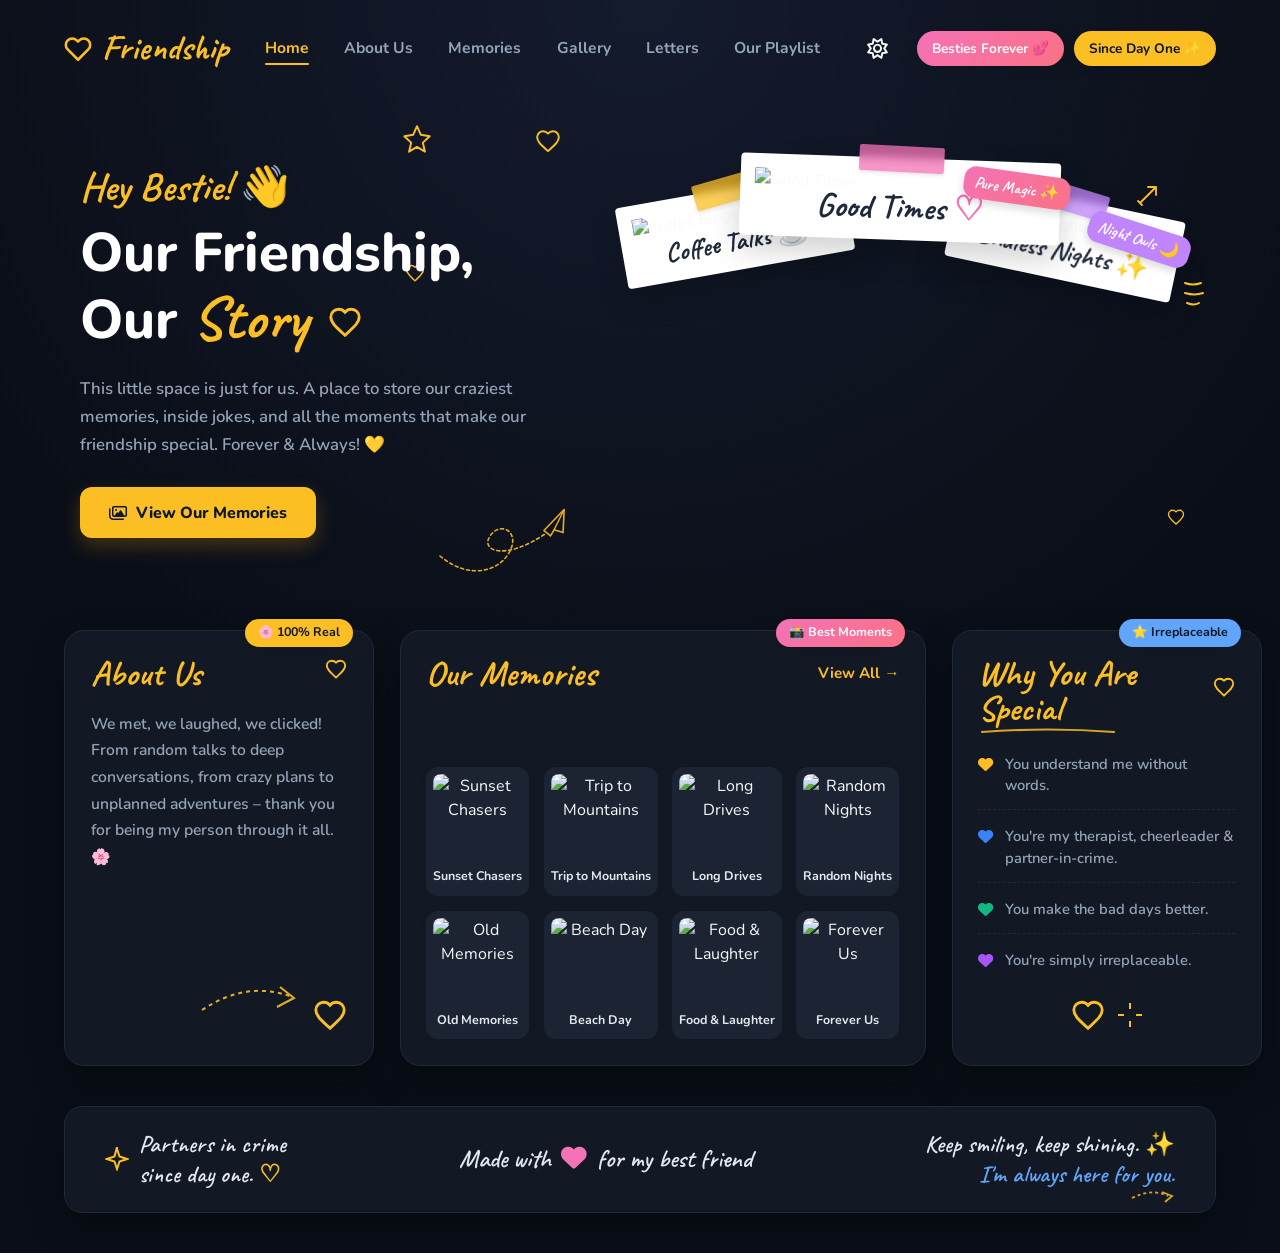
==== index.html @ 0c7a58cd "i made all frountend" ====
<!DOCTYPE html>
<html lang="en" data-theme="dark">
<head>
    <meta charset="UTF-8">
    <meta name="viewport" content="width=device-width, initial-scale=1.0">
    <title>Our Friendship, Our Story</title>
    <meta name="description" content="A special personal space to celebrate friendship, memories, photos, and unforgettable moments.">
    <!-- Google Fonts -->
    <link rel="preconnect" href="https://fonts.googleapis.com">
    <link rel="preconnect" href="https://fonts.gstatic.com" crossorigin>
    <link href="https://fonts.googleapis.com/css2?family=Caveat:wght@500;600;700&family=Nunito:wght@400;600;700;800&display=swap" rel="stylesheet">
    <!-- FontAwesome -->
    <link rel="stylesheet" href="https://cdnjs.cloudflare.com/ajax/libs/font-awesome/6.4.0/css/all.min.css">
    <link rel="stylesheet" href="style.css">
</head>
<body>

    <!-- Navigation Bar -->
    <nav class="navbar">
        <div class="logo">
            <svg class="logo-heart-svg" viewBox="0 0 24 24" width="28" height="28" fill="none" stroke="currentColor" stroke-width="2.2" stroke-linecap="round" stroke-linejoin="round">
                <path d="M20.84 4.61a5.5 5.5 0 0 0-7.78 0L12 5.67l-1.06-1.06a5.5 5.5 0 0 0-7.78 7.78l1.06 1.06L12 21.23l7.78-7.78 1.06-1.06a5.5 5.5 0 0 0 0-7.78z"></path>
            </svg>
            <span class="logo-text">Friendship</span>
        </div>
        <ul class="nav-links">
            <li><a href="index.html" class="active">Home</a></li>
            <li><a href="#about">About Us</a></li>
            <li><a href="memories.html">Memories</a></li>
            <li><a href="#gallery">Gallery</a></li>
            <li><a href="#letters">Letters</a></li>
            <li><a href="#playlist">Our Playlist</a></li>
        </ul>
        <div class="nav-actions">
            <button id="theme-toggle" class="icon-btn" aria-label="Toggle Theme">
                <i class="fa-regular fa-sun sun-icon"></i>
                <i class="fa-regular fa-moon moon-icon"></i>
            </button>

            <!-- Cute Stubs / Sticker Badges -->
            <div class="cute-stubs-wrapper">
                <span class="cute-stub stub-pink">Besties Forever 💕</span>
                <span class="cute-stub stub-yellow">Since Day One ✨</span>
            </div>
        </div>
    </nav>

    <!-- Hero Section -->
    <header class="hero" id="home">
        <!-- SVG Doodles in Hero -->
        <div class="doodle doodle-star-top">
            <svg width="34" height="34" viewBox="0 0 32 32" fill="none" stroke="currentColor" stroke-width="1.8" stroke-linecap="round" stroke-linejoin="round">
                <path d="M16 3 L19.5 11 L28 12.5 L21.5 18.5 L23.5 27 L16 22.5 L8.5 27 L10.5 18.5 L4 12.5 L12.5 11 Z"/>
            </svg>
        </div>

        <div class="doodle doodle-heart-top">
            <svg width="26" height="26" viewBox="0 0 24 24" fill="none" stroke="currentColor" stroke-width="1.8" stroke-linecap="round" stroke-linejoin="round">
                <path d="M12 21.35l-1.45-1.32C5.4 15.36 2 12.28 2 8.5 2 5.42 4.42 3 7.5 3c1.74 0 3.41.81 4.5 2.09C13.09 3.81 14.76 3 16.5 3 19.58 3 22 5.42 22 8.5c0 3.78-3.4 6.86-8.55 11.54L12 21.35z"/>
            </svg>
        </div>

        <div class="doodle doodle-heart-mid">
            <svg width="20" height="20" viewBox="0 0 24 24" fill="none" stroke="currentColor" stroke-width="1.8" stroke-linecap="round" stroke-linejoin="round">
                <path d="M12 21.35l-1.45-1.32C5.4 15.36 2 12.28 2 8.5 2 5.42 4.42 3 7.5 3c1.74 0 3.41.81 4.5 2.09C13.09 3.81 14.76 3 16.5 3 19.58 3 22 5.42 22 8.5c0 3.78-3.4 6.86-8.55 11.54L12 21.35z"/>
            </svg>
        </div>

        <div class="hero-content">
            <h3 class="greeting">Hey Bestie! 👋</h3>
            <h1 class="main-title">
                Our Friendship,<br>
                Our <span class="highlight">Story</span>
                <span class="title-heart">
                    <svg width="34" height="34" viewBox="0 0 24 24" fill="none" stroke="currentColor" stroke-width="2">
                        <path d="M12 21.35l-1.45-1.32C5.4 15.36 2 12.28 2 8.5 2 5.42 4.42 3 7.5 3c1.74 0 3.41.81 4.5 2.09C13.09 3.81 14.76 3 16.5 3 19.58 3 22 5.42 22 8.5c0 3.78-3.4 6.86-8.55 11.54L12 21.35z"/>
                    </svg>
                </span>
            </h1>
            <p class="hero-desc">
                This little space is just for us. A place to store our craziest memories, inside jokes, and all the moments that make our friendship special. Forever & Always! 💛
            </p>
            <a href="memories.html" class="primary-btn" id="view-memories-btn">
                <i class="fa-regular fa-images"></i> View Our Memories
            </a>

            <!-- Paper Airplane (Telegram) Doodle with Loopy Path -->
            <div class="doodle doodle-paper-plane">
                <svg width="150" height="70" viewBox="0 0 150 70" fill="none" stroke="currentColor">
                    <path d="M 10 50 C 40 75 70 65 80 45 C 90 25 70 15 60 30 C 50 45 75 55 115 28" stroke-width="1.6" stroke-dasharray="3,3" fill="none" stroke-linecap="round"/>
                    <g transform="translate(110, 10) rotate(-15)">
                        <path d="M 0 15 L 25 0 L 18 22 L 10 17 L 5 22 Z" fill="none" stroke-width="1.6" stroke-linejoin="round"/>
                        <path d="M 25 0 L 10 17" fill="none" stroke-width="1.4"/>
                    </g>
                </svg>
            </div>
        </div>

        <!-- Hero Polaroids Stack -->
        <div class="hero-polaroids">
            <!-- Polaroid 1 -->
            <div class="polaroid p1" data-caption="Coffee Talks ☕" data-img="https://images.unsplash.com/photo-1514432324607-a09d9b4aefdd?auto=format&fit=crop&q=80&w=600">
                <div class="tape tape-yellow"></div>
                <span class="polaroid-stub-sticker stub-blue">Coffee Vibes ☕</span>
                <div class="img-container">
                    <img src="https://images.unsplash.com/photo-1514432324607-a09d9b4aefdd?auto=format&fit=crop&q=80&w=500" alt="Coffee Mugs">
                </div>
                <p class="polaroid-caption">Coffee Talks ☕</p>
            </div>

            <!-- Polaroid 2 (Main Center) -->
            <div class="polaroid p2 main-polaroid" data-caption="Good Times ♡" data-img="https://images.unsplash.com/photo-1529156069898-49953eb1b5ae?auto=format&fit=crop&q=80&w=800">
                <div class="tape tape-pink"></div>
                <span class="polaroid-stub-sticker stub-pink">Pure Magic ✨</span>
                <div class="img-container">
                    <img src="https://images.unsplash.com/photo-1529156069898-49953eb1b5ae?auto=format&fit=crop&q=80&w=600" alt="Good Times">
                </div>
                <p class="polaroid-caption lg-caption">Good Times <span class="caption-heart">♡</span></p>
            </div>

            <!-- Polaroid 3 -->
            <div class="polaroid p3" data-caption="Endless Nights ✨" data-img="https://images.unsplash.com/photo-1478147427282-58a87a120781?auto=format&fit=crop&q=80&w=600">
                <div class="tape tape-purple"></div>
                <span class="polaroid-stub-sticker stub-purple">Night Owls 🌙</span>
                <div class="img-container">
                    <img src="https://images.unsplash.com/photo-1478147427282-58a87a120781?auto=format&fit=crop&q=80&w=500" alt="Endless Nights">
                </div>
                <p class="polaroid-caption">Endless Nights ✨</p>
            </div>

            <!-- Top Right Arrow Doodle -->
            <div class="doodle doodle-arrow-topright">
                <svg width="24" height="24" viewBox="0 0 24 24" fill="none" stroke="currentColor" stroke-width="1.8" stroke-linecap="round" stroke-linejoin="round">
                    <path d="M 4 20 L 20 4 M 20 4 H 12 M 20 4 V 12 M 2 18 L 6 22"/>
                </svg>
            </div>

            <!-- Shine Lines Doodle Right of Polaroid 3 -->
            <div class="doodle doodle-shine-lines">
                <svg width="24" height="30" viewBox="0 0 24 30" fill="none" stroke="currentColor" stroke-width="2" stroke-linecap="round">
                    <path d="M 4 5 Q 12 8 20 5 M 4 15 Q 14 18 22 15 M 6 25 Q 13 28 18 25"/>
                </svg>
            </div>

            <!-- Heart Doodle Bottom Right below Polaroid 3 -->
            <div class="doodle doodle-heart-bottomright">
                <svg width="18" height="18" viewBox="0 0 24 24" fill="none" stroke="currentColor" stroke-width="1.8">
                    <path d="M12 21.35l-1.45-1.32C5.4 15.36 2 12.28 2 8.5 2 5.42 4.42 3 7.5 3c1.74 0 3.41.81 4.5 2.09C13.09 3.81 14.76 3 16.5 3 19.58 3 22 5.42 22 8.5c0 3.78-3.4 6.86-8.55 11.54L12 21.35z"/>
                </svg>
            </div>
        </div>
    </header>

    <!-- Main Content 3-Column Grid -->
    <main class="content-grid">
        <!-- Column 1: About Us Card -->
        <section class="card about-card" id="about">
            <span class="card-stub-badge stub-yellow">🌸 100% Real</span>
            <div class="card-header">
                <h2 class="section-title text-accent-about">About Us</h2>
                <span class="header-heart-icon text-accent-about">
                    <svg width="22" height="22" viewBox="0 0 24 24" fill="none" stroke="currentColor" stroke-width="2">
                        <path d="M12 21.35l-1.45-1.32C5.4 15.36 2 12.28 2 8.5 2 5.42 4.42 3 7.5 3c1.74 0 3.41.81 4.5 2.09C13.09 3.81 14.76 3 16.5 3 19.58 3 22 5.42 22 8.5c0 3.78-3.4 6.86-8.55 11.54L12 21.35z"/>
                    </svg>
                </span>
            </div>
            <p class="about-text">
                We met, we laughed, we clicked! From random talks to deep conversations, from crazy plans to unplanned adventures – thank you for being my person through it all. <span class="about-emoji">🌸</span>
            </p>
            <div class="about-doodle-container">
                <svg class="about-swoosh" width="110" height="50" viewBox="0 0 110 50" fill="none">
                    <path d="M 10 38 Q 55 8 100 25" stroke="currentColor" stroke-width="2" stroke-dasharray="4,4"/>
                    <path d="M 88 15 L 102 26 L 85 35" stroke="currentColor" stroke-width="2" fill="none"/>
                </svg>
                <span class="about-large-heart text-accent-about">
                    <svg width="34" height="34" viewBox="0 0 24 24" fill="none" stroke="currentColor" stroke-width="2">
                        <path d="M12 21.35l-1.45-1.32C5.4 15.36 2 12.28 2 8.5 2 5.42 4.42 3 7.5 3c1.74 0 3.41.81 4.5 2.09C13.09 3.81 14.76 3 16.5 3 19.58 3 22 5.42 22 8.5c0 3.78-3.4 6.86-8.55 11.54L12 21.35z"/>
                    </svg>
                </span>
            </div>
        </section>

        <!-- Column 2: Our Memories Card -->
        <section class="card memories-card" id="memories">
            <span class="card-stub-badge stub-pink">📸 Best Moments</span>
            <div class="card-header">
                <h2 class="section-title text-accent-memories">Our Memories</h2>
                <a href="memories.html" class="view-all text-accent-memories" id="open-gallery-modal">View All &rarr;</a>
            </div>
            <div class="gallery-grid">
                <div class="gallery-item" data-title="Sunset Chasers" data-img="https://images.unsplash.com/photo-1506869640319-ce1a44fbc757?auto=format&fit=crop&q=80&w=800">
                    <div class="gallery-img-box">
                        <img src="https://images.unsplash.com/photo-1506869640319-ce1a44fbc757?auto=format&fit=crop&q=80&w=300" alt="Sunset Chasers">
                    </div>
                    <span class="gallery-label">Sunset Chasers</span>
                </div>
                <div class="gallery-item" data-title="Trip to Mountains" data-img="https://images.unsplash.com/photo-1464822759023-fed622ff2c3b?auto=format&fit=crop&q=80&w=800">
                    <div class="gallery-img-box">
                        <img src="https://images.unsplash.com/photo-1464822759023-fed622ff2c3b?auto=format&fit=crop&q=80&w=300" alt="Trip to Mountains">
                    </div>
                    <span class="gallery-label">Trip to Mountains</span>
                </div>
                <div class="gallery-item" data-title="Long Drives" data-img="https://images.unsplash.com/photo-1469854523086-cc02fe5d8800?auto=format&fit=crop&q=80&w=800">
                    <div class="gallery-img-box">
                        <img src="https://images.unsplash.com/photo-1469854523086-cc02fe5d8800?auto=format&fit=crop&q=80&w=300" alt="Long Drives">
                    </div>
                    <span class="gallery-label">Long Drives</span>
                </div>
                <div class="gallery-item" data-title="Random Nights" data-img="https://images.unsplash.com/photo-1517457373958-b7bdd4587205?auto=format&fit=crop&q=80&w=800">
                    <div class="gallery-img-box">
                        <img src="https://images.unsplash.com/photo-1517457373958-b7bdd4587205?auto=format&fit=crop&q=80&w=300" alt="Random Nights">
                    </div>
                    <span class="gallery-label">Random Nights</span>
                </div>
                <div class="gallery-item" data-title="Old Memories" data-img="https://images.unsplash.com/photo-1520182205149-1e5e4e7329b4?auto=format&fit=crop&q=80&w=800">
                    <div class="gallery-img-box">
                        <img src="https://images.unsplash.com/photo-1520182205149-1e5e4e7329b4?auto=format&fit=crop&q=80&w=300" alt="Old Memories">
                    </div>
                    <span class="gallery-label">Old Memories</span>
                </div>
                <div class="gallery-item" data-title="Beach Day" data-img="https://images.unsplash.com/photo-1507525428034-b723cf961d3e?auto=format&fit=crop&q=80&w=800">
                    <div class="gallery-img-box">
                        <img src="https://images.unsplash.com/photo-1507525428034-b723cf961d3e?auto=format&fit=crop&q=80&w=300" alt="Beach Day">
                    </div>
                    <span class="gallery-label">Beach Day</span>
                </div>
                <div class="gallery-item" data-title="Food & Laughter" data-img="https://images.unsplash.com/photo-1555939594-58d7cb561ad1?auto=format&fit=crop&q=80&w=800">
                    <div class="gallery-img-box">
                        <img src="https://images.unsplash.com/photo-1555939594-58d7cb561ad1?auto=format&fit=crop&q=80&w=300" alt="Food & Laughter">
                    </div>
                    <span class="gallery-label">Food & Laughter</span>
                </div>
                <div class="gallery-item" data-title="Forever Us" data-img="https://images.unsplash.com/photo-1518199266791-5375a83190b7?auto=format&fit=crop&q=80&w=800">
                    <div class="gallery-img-box">
                        <img src="https://images.unsplash.com/photo-1518199266791-5375a83190b7?auto=format&fit=crop&q=80&w=300" alt="Forever Us">
                    </div>
                    <span class="gallery-label">Forever Us</span>
                </div>
            </div>
        </section>

        <!-- Column 3: Why You Are Special Card -->
        <section class="card special-card">
            <span class="card-stub-badge stub-blue">⭐ Irreplaceable</span>
            <div class="card-header">
                <div class="title-wrapper">
                    <h2 class="section-title text-accent-special">Why You Are Special</h2>
                    <svg class="title-underline-doodle text-accent-special" width="140" height="10" viewBox="0 0 140 10" fill="none">
                        <path d="M 4 7 Q 70 2 136 7" stroke="currentColor" stroke-width="2.2" stroke-linecap="round"/>
                    </svg>
                </div>
                <span class="header-heart-icon text-accent-special">
                    <svg width="22" height="22" viewBox="0 0 24 24" fill="none" stroke="currentColor" stroke-width="2">
                        <path d="M12 21.35l-1.45-1.32C5.4 15.36 2 12.28 2 8.5 2 5.42 4.42 3 7.5 3c1.74 0 3.41.81 4.5 2.09C13.09 3.81 14.76 3 16.5 3 19.58 3 22 5.42 22 8.5c0 3.78-3.4 6.86-8.55 11.54L12 21.35z"/>
                    </svg>
                </span>
            </div>

            <ul class="special-list">
                <li>
                    <i class="fa-solid fa-heart bullet bullet-yellow"></i>
                    <span>You understand me without words.</span>
                </li>
                <li>
                    <i class="fa-solid fa-heart bullet bullet-blue"></i>
                    <span>You're my therapist, cheerleader & partner-in-crime.</span>
                </li>
                <li>
                    <i class="fa-solid fa-heart bullet bullet-green"></i>
                    <span>You make the bad days better.</span>
                </li>
                <li>
                    <i class="fa-solid fa-heart bullet bullet-purple"></i>
                    <span>You're simply irreplaceable.</span>
                </li>
            </ul>

            <div class="special-doodle-container">
                <span class="special-large-heart text-accent-special">
                    <svg width="34" height="34" viewBox="0 0 24 24" fill="none" stroke="currentColor" stroke-width="2">
                        <path d="M12 21.35l-1.45-1.32C5.4 15.36 2 12.28 2 8.5 2 5.42 4.42 3 7.5 3c1.74 0 3.41.81 4.5 2.09C13.09 3.81 14.76 3 16.5 3 19.58 3 22 5.42 22 8.5c0 3.78-3.4 6.86-8.55 11.54L12 21.35z"/>
                    </svg>
                </span>
                <div class="sparkle-lines text-accent-special">
                    <svg width="24" height="24" viewBox="0 0 24 24" fill="none" stroke="currentColor" stroke-width="2">
                        <path d="M12 0v6M12 18v6M0 12h6M18 12h6"/>
                    </svg>
                </div>
            </div>
        </section>
    </main>

    <!-- Footer Bar -->
    <footer class="footer">
        <div class="footer-left">
            <svg class="footer-star-icon" width="24" height="24" viewBox="0 0 24 24" fill="none" stroke="currentColor" stroke-width="2">
                <path d="M12 2L14.5 9.5L22 12L14.5 14.5L12 22L9.5 14.5L2 12L9.5 9.5L12 0Z"/>
            </svg>
            <span>Partners in crime<br>since day one. <span class="footer-heart-outline">♡</span></span>
        </div>

        <div class="footer-center">
            <span>Made with <i class="fa-solid fa-heart footer-pink-heart"></i> for my best friend</span>
        </div>

        <div class="footer-right">
            <span>Keep smiling, keep shining. ✨<br><em class="footer-subtext">I'm always here for you.</em></span>
            <svg class="footer-arrow-doodle" width="45" height="18" viewBox="0 0 45 18" fill="none" stroke="currentColor">
                <path d="M 2 12 Q 22 2 38 10" stroke-width="1.8" stroke-dasharray="3,3"/>
                <path d="M 32 6 L 42 10 L 35 16" stroke-width="1.8" fill="none"/>
            </svg>
        </div>
    </footer>

    <!-- Gallery Lightbox Modal with Slideshow Controls -->
    <div id="gallery-modal" class="modal-overlay">
        <div class="modal-card gallery-modal-card">
            <button class="close-modal-btn" id="close-gallery-btn" aria-label="Close">&times;</button>
            <h3 id="gallery-modal-title" class="gallery-modal-title">Memory Preview</h3>
            <div class="gallery-modal-img-container">
                <button class="gallery-nav-btn prev-btn" id="prev-memory-btn" aria-label="Previous Memory">&#10094;</button>
                <img id="gallery-modal-img" src="" alt="Memory preview">
                <button class="gallery-nav-btn next-btn" id="next-memory-btn" aria-label="Next Memory">&#10095;</button>
            </div>
            <div class="gallery-modal-footer">
                <span id="gallery-counter" class="gallery-counter">1 of 8</span>
            </div>
        </div>
    </div>

    <script src="script.js"></script>
</body>
</html>
---- style.css ----
/* ==========================================================================
   Friendship Website - Exact Design System & Theme Engine
   ========================================================================== */

/* ---- CSS Variables & Design Tokens ---- */
:root {
    /* Fonts */
    --font-handwriting: 'Caveat', cursive;
    --font-sans: 'Nunito', -apple-system, BlinkMacSystemFont, 'Segoe UI', Roboto, sans-serif;

    /* Base Animations */
    --transition-fast: 0.2s cubic-bezier(0.4, 0, 0.2, 1);
    --transition-normal: 0.35s cubic-bezier(0.4, 0, 0.2, 1);
}

/* --------------------------------------------------------------------------
   DARK THEME (Image 1) - Default Theme
   -------------------------------------------------------------------------- */
[data-theme="dark"] {
    --bg-page: #0a0e17;
    --bg-page-gradient: radial-gradient(circle at 50% 0%, #141b2d 0%, #0a0e17 70%);
    
    --color-text-main: #f8fafc;
    --color-text-sub: #94a3b8;
    --color-text-muted: #64748b;

    --nav-bg: transparent;
    --logo-color: #fbbf24;
    --logo-heart: #fbbf24;
    --nav-link: #94a3b8;
    --nav-link-active: #fbbf24;

    --btn-primary-bg: #fbbf24;
    --btn-primary-text: #0f172a;
    --btn-primary-hover: #f59e0b;

    --hero-title: #ffffff;
    --hero-highlight: #fbbf24;
    --hero-greeting: #fbbf24;

    /* Cards in Dark Mode */
    --card-bg: #131924;
    --card-border: #1e293b;
    --card-shadow: 0 16px 36px rgba(0, 0, 0, 0.35);

    /* Section Header Accents */
    --accent-about: #fbbf24;
    --accent-memories: #fbbf24;
    --accent-special: #fbbf24;

    --about-card-bg: #131924;
    --about-card-border: #1e293b;

    --memories-card-bg: #131924;
    --memories-card-border: #1e293b;
    --gallery-item-bg: #1c2433;
    --gallery-item-text: #e2e8f0;

    --special-card-bg: #131924;
    --special-card-border: #1e293b;
    --special-divider: #1e293b;

    /* Footer */
    --footer-bg: #131924;
    --footer-border: #1e293b;
    --footer-text: #e2e8f0;
    --footer-star: #fbbf24;
    --footer-pink: #f472b6;

    --doodle-color: #fbbf24;
}

/* --------------------------------------------------------------------------
   LIGHT THEME (Image 2) - Pastel Theme
   -------------------------------------------------------------------------- */
[data-theme="light"] {
    --bg-page: #fffdfa;
    --bg-page-gradient: linear-gradient(135deg, #fff9e6 0%, #fff0f5 45%, #ffeef4 70%, #eef7ff 100%);
    
    --color-text-main: #1e293b;
    --color-text-sub: #475569;
    --color-text-muted: #64748b;

    --nav-bg: transparent;
    --logo-color: #e05688;
    --logo-heart: #ec4899;
    --nav-link: #475569;
    --nav-link-active: #f59e0b;

    --btn-primary-bg: #f59e0b;
    --btn-primary-text: #0f172a;
    --btn-primary-hover: #d97706;

    --hero-title: #1e293b;
    --hero-highlight: #f472b6;
    --hero-greeting: #c084fc;

    /* Cards in Light Mode */
    --card-shadow: 0 12px 30px rgba(0, 0, 0, 0.04);

    /* Section Accents & Card BGs */
    --accent-about: #d97706;
    --about-card-bg: #fffdf0;
    --about-card-border: #fef08a;

    --accent-memories: #ec4899;
    --memories-card-bg: #fff0f5;
    --memories-card-border: #fbcfe8;
    --gallery-item-bg: #ffffff;
    --gallery-item-text: #334155;

    --accent-special: #3b82f6;
    --special-card-bg: #f0f7ff;
    --special-card-border: #bfdbfe;
    --special-divider: #dbeafe;

    /* Footer */
    --footer-bg: rgba(255, 255, 255, 0.75);
    --footer-border: rgba(255, 255, 255, 0.9);
    --footer-text: #334155;
    --footer-star: #f59e0b;
    --footer-pink: #ec4899;

    --doodle-color: #f59e0b;
}

/* ---- Base Styles & Reset ---- */
* {
    margin: 0;
    padding: 0;
    box-sizing: border-box;
}

html {
    scroll-behavior: smooth;
}

body {
    font-family: var(--font-sans);
    background-color: var(--bg-page);
    background-image: var(--bg-page-gradient);
    background-attachment: fixed;
    color: var(--color-text-main);
    min-height: 100vh;
    transition: background 0.4s ease, color 0.4s ease;
    overflow-x: hidden;
    line-height: 1.5;
}

a {
    text-decoration: none;
    color: inherit;
}

ul {
    list-style: none;
}

button {
    cursor: pointer;
    font-family: inherit;
    border: none;
    outline: none;
}

/* ---- Navigation Bar ---- */
.navbar {
    display: flex;
    justify-content: space-between;
    align-items: center;
    padding: 1.4rem 4rem;
    position: relative;
    z-index: 50;
}

.logo {
    display: flex;
    align-items: center;
    gap: 0.6rem;
    font-family: var(--font-handwriting);
    font-size: 2.2rem;
    font-weight: 700;
    color: var(--logo-color);
    transition: color var(--transition-normal);
}

.logo-heart-svg {
    color: var(--logo-heart);
    transition: transform var(--transition-fast);
}

.logo:hover .logo-heart-svg {
    transform: scale(1.15) rotate(-5deg);
}

.nav-links {
    display: flex;
    align-items: center;
    gap: 2.2rem;
    font-weight: 700;
    font-size: 0.98rem;
}

.nav-links a {
    color: var(--nav-link);
    transition: color var(--transition-fast);
    position: relative;
    padding-bottom: 4px;
}

.nav-links a:hover {
    color: var(--nav-link-active);
}

.nav-links a.active {
    color: var(--nav-link-active);
}

.nav-links a.active::after {
    content: '';
    position: absolute;
    bottom: -2px;
    left: 0;
    width: 100%;
    height: 2.5px;
    background-color: var(--nav-link-active);
    border-radius: 4px;
}

.nav-actions {
    display: flex;
    align-items: center;
    gap: 1.2rem;
}

.icon-btn {
    background: transparent;
    color: var(--color-text-main);
    font-size: 1.3rem;
    width: 40px;
    height: 40px;
    border-radius: 50%;
    display: flex;
    align-items: center;
    justify-content: center;
    transition: background var(--transition-fast), transform var(--transition-fast);
}

.icon-btn:hover {
    background: rgba(255, 255, 255, 0.1);
    transform: scale(1.08);
}

[data-theme="dark"] .sun-icon { display: block; }
[data-theme="dark"] .moon-icon { display: none; }
[data-theme="light"] .sun-icon { display: none; }
[data-theme="light"] .moon-icon { display: block; }

/* ---- Cute Stubs / Sticker Badges ---- */
.cute-stubs-wrapper {
    display: flex;
    align-items: center;
    gap: 0.6rem;
}

.cute-stub {
    padding: 0.45rem 0.95rem;
    border-radius: 20px;
    font-size: 0.85rem;
    font-weight: 700;
    display: inline-flex;
    align-items: center;
    gap: 0.3rem;
    box-shadow: 0 4px 10px rgba(0, 0, 0, 0.08);
    transition: transform var(--transition-fast), box-shadow var(--transition-fast);
    cursor: default;
    user-select: none;
}

.cute-stub:hover {
    transform: translateY(-2px) scale(1.04);
}

.stub-pink {
    background: linear-gradient(135deg, #f472b6 0%, #fb7185 100%);
    color: #ffffff;
}

.stub-yellow {
    background: #fbbf24;
    color: #0f172a;
}

.stub-blue {
    background: #60a5fa;
    color: #0f172a;
}

.stub-purple {
    background: #c084fc;
    color: #ffffff;
}

.polaroid-stub-sticker {
    position: absolute;
    top: 10px;
    right: -10px;
    padding: 0.25rem 0.65rem;
    border-radius: 12px;
    font-family: var(--font-handwriting);
    font-size: 1rem;
    font-weight: 700;
    box-shadow: 0 4px 8px rgba(0,0,0,0.15);
    z-index: 12;
    transform: rotate(6deg);
}

.card-stub-badge {
    position: absolute;
    top: -12px;
    right: 20px;
    padding: 0.3rem 0.8rem;
    border-radius: 14px;
    font-size: 0.78rem;
    font-weight: 700;
    box-shadow: 0 4px 10px rgba(0,0,0,0.1);
    z-index: 5;
}

/* ---- Hero Section ---- */
.hero {
    display: flex;
    justify-content: space-between;
    align-items: center;
    padding: 2.5rem 5rem 4.5rem;
    position: relative;
    min-height: 480px;
}

.hero-content {
    max-width: 480px;
    position: relative;
    z-index: 10;
}

.greeting {
    font-family: var(--font-handwriting);
    font-size: 2.5rem;
    font-weight: 700;
    color: var(--hero-greeting);
    margin-bottom: 0.3rem;
}

.main-title {
    font-size: 3.4rem;
    font-weight: 800;
    line-height: 1.15;
    color: var(--hero-title);
    margin-bottom: 1.2rem;
    position: relative;
}

.highlight {
    font-family: var(--font-handwriting);
    font-size: 3.8rem;
    color: var(--hero-highlight);
    font-weight: 700;
}

.title-heart {
    display: inline-block;
    vertical-align: middle;
    color: var(--hero-highlight);
    margin-left: 0.3rem;
    transform: translateY(-4px);
}

.hero-desc {
    color: var(--color-text-sub);
    font-size: 1.05rem;
    line-height: 1.65;
    margin-bottom: 1.8rem;
    font-weight: 600;
}

.primary-btn {
    background-color: var(--btn-primary-bg);
    color: var(--btn-primary-text);
    padding: 0.85rem 1.8rem;
    border-radius: 12px;
    font-weight: 800;
    font-size: 1rem;
    display: inline-flex;
    align-items: center;
    gap: 0.6rem;
    box-shadow: 0 8px 20px rgba(245, 158, 11, 0.25);
    transition: transform var(--transition-fast), background var(--transition-fast);
}

.primary-btn:hover {
    background-color: var(--btn-primary-hover);
    transform: translateY(-3px);
}

/* Scattered Hero Doodles */
.doodle {
    position: absolute;
    pointer-events: none;
    z-index: 5;
    color: var(--hero-highlight);
}

.doodle-star-top {
    top: 25px;
    left: 400px;
}

.doodle-heart-top {
    top: 30px;
    left: 535px;
}

.doodle-heart-mid {
    top: 165px;
    left: 405px;
}

.doodle-paper-plane {
    position: absolute;
    bottom: -45px;
    right: -20px;
    color: var(--hero-highlight);
    opacity: 0.9;
}

.doodle-arrow-topright {
    top: 45px;
    right: 40px;
}

.doodle-shine-lines {
    top: 140px;
    right: -5px;
}

.doodle-heart-bottomright {
    bottom: 25px;
    right: 15px;
}

/* ---- Polaroids Stack ---- */
.hero-polaroids {
    position: relative;
    width: 600px;
    height: 420px;
    display: flex;
    justify-content: center;
    align-items: center;
}

.polaroid {
    background: #ffffff;
    padding: 14px 14px 44px 14px;
    border-radius: 4px;
    box-shadow: 0 14px 30px rgba(0, 0, 0, 0.18);
    position: absolute;
    display: flex;
    flex-direction: column;
    align-items: center;
    transition: transform 0.35s cubic-bezier(0.34, 1.56, 0.64, 1), z-index 0.1s;
    cursor: pointer;
}

.img-container {
    width: 100%;
    overflow: hidden;
    border-radius: 2px;
}

.polaroid img {
    width: 100%;
    height: 100%;
    object-fit: cover;
    display: block;
    transition: transform 0.4s ease;
}

.polaroid-caption {
    font-family: var(--font-handwriting);
    color: #1e293b;
    font-size: 1.65rem;
    font-weight: 700;
    position: absolute;
    bottom: 8px;
    text-align: center;
    white-space: nowrap;
}

.lg-caption {
    font-size: 2.1rem;
    bottom: 8px;
}

.caption-heart {
    color: #f472b6;
}

/* Polaroid Tapes */
.tape {
    position: absolute;
    top: -12px;
    height: 26px;
    border-radius: 2px;
    backdrop-filter: blur(4px);
    z-index: 10;
    box-shadow: 0 2px 4px rgba(0, 0, 0, 0.1);
}

.tape-yellow {
    background: rgba(251, 191, 36, 0.75);
    width: 70px;
    transform: rotate(-6deg);
}

.tape-pink {
    background: rgba(244, 114, 182, 0.75);
    width: 85px;
    transform: rotate(1deg);
}

.tape-purple {
    background: rgba(192, 132, 252, 0.75);
    width: 70px;
    transform: rotate(5deg);
}

/* Stacking & Positions */
.p1 {
    width: 230px;
    left: 20px;
    top: 50px;
    transform: rotate(-10deg);
    z-index: 2;
}

.p2 {
    width: 320px;
    z-index: 4;
    top: 20px;
    transform: rotate(2deg);
}

.p3 {
    width: 230px;
    right: 20px;
    top: 60px;
    transform: rotate(12deg);
    z-index: 3;
}

.polaroid:hover {
    z-index: 20;
    transform: scale(1.06) rotate(0deg) translateY(-8px);
}

.polaroid:hover img {
    transform: scale(1.04);
}

/* ---- Main Content Grid ---- */
.content-grid {
    display: grid;
    grid-template-columns: 310px 1fr 310px;
    gap: 1.6rem;
    padding: 0 4rem;
    margin-bottom: 2.5rem;
}

.card {
    border-radius: 20px;
    padding: 1.6rem;
    box-shadow: var(--card-shadow);
    position: relative;
    display: flex;
    flex-direction: column;
    justify-content: space-between;
    transition: transform var(--transition-fast), background 0.4s ease, border-color 0.4s ease, box-shadow 0.4s ease;
}

.card-highlight-pulse {
    animation: cardPulse 1.2s ease;
}

.card-header {
    display: flex;
    justify-content: space-between;
    align-items: center;
    margin-bottom: 1.2rem;
}

.section-title {
    font-family: var(--font-handwriting);
    font-size: 2.2rem;
    font-weight: 700;
    line-height: 1;
}

.text-accent-about { color: var(--accent-about); }
.text-accent-memories { color: var(--accent-memories); }
.text-accent-special { color: var(--accent-special); }

.header-heart-icon {
    font-size: 1.3rem;
}

/* Column 1: About Us Card */
.about-card {
    background-color: var(--about-card-bg);
    border: 1.5px solid var(--about-card-border);
}

.about-text {
    color: var(--color-text-sub);
    font-size: 0.98rem;
    line-height: 1.7;
    font-weight: 600;
    margin-bottom: 1.5rem;
}

.about-doodle-container {
    position: relative;
    display: flex;
    justify-content: flex-end;
    align-items: center;
    margin-top: auto;
    padding-top: 1rem;
}

.about-swoosh {
    position: absolute;
    right: 45px;
    top: -10px;
    color: var(--accent-about);
    opacity: 0.9;
}

.about-large-heart {
    position: relative;
    z-index: 2;
}

/* Column 2: Our Memories Card */
.memories-card {
    background-color: var(--memories-card-bg);
    border: 1.5px solid var(--memories-card-border);
}

.view-all {
    font-size: 0.95rem;
    font-weight: 700;
    transition: opacity var(--transition-fast);
}

.view-all:hover {
    opacity: 0.8;
}

.gallery-grid {
    display: grid;
    grid-template-columns: repeat(4, 1fr);
    gap: 0.9rem;
}

.gallery-item {
    background-color: var(--gallery-item-bg);
    padding: 7px 7px 10px 7px;
    border-radius: 12px;
    text-align: center;
    box-shadow: 0 4px 10px rgba(0, 0, 0, 0.05);
    cursor: pointer;
    transition: transform var(--transition-fast), box-shadow var(--transition-fast);
}

.gallery-item:hover {
    transform: translateY(-4px);
    box-shadow: 0 8px 18px rgba(0, 0, 0, 0.12);
}

.gallery-img-box {
    width: 100%;
    height: 85px;
    border-radius: 8px;
    overflow: hidden;
    margin-bottom: 0.5rem;
}

.gallery-img-box img {
    width: 100%;
    height: 100%;
    object-fit: cover;
    display: block;
    transition: transform 0.3s ease;
}

.gallery-item:hover img {
    transform: scale(1.06);
}

.gallery-label {
    font-size: 0.78rem;
    font-weight: 700;
    color: var(--gallery-item-text);
    display: block;
    white-space: nowrap;
    overflow: hidden;
    text-overflow: ellipsis;
}

/* Column 3: Why You Are Special Card */
.special-card {
    background-color: var(--special-card-bg);
    border: 1.5px solid var(--special-card-border);
}

.title-wrapper {
    position: relative;
}

.title-underline-doodle {
    position: absolute;
    bottom: -8px;
    left: 0;
    opacity: 0.85;
}

.special-list {
    display: flex;
    flex-direction: column;
    gap: 1rem;
    margin-top: 0.5rem;
}

.special-list li {
    display: flex;
    align-items: flex-start;
    gap: 0.75rem;
    color: var(--color-text-sub);
    font-size: 0.92rem;
    font-weight: 600;
    line-height: 1.45;
    border-bottom: 1px dashed var(--special-divider);
    padding-bottom: 0.8rem;
}

.special-list li:last-child {
    border-bottom: none;
    padding-bottom: 0;
}

.bullet {
    font-size: 0.95rem;
    margin-top: 3px;
    flex-shrink: 0;
}

.bullet-yellow { color: #fbbf24; }
.bullet-blue { color: #3b82f6; }
.bullet-green { color: #10b981; }
.bullet-purple { color: #a855f7; }

.special-doodle-container {
    display: flex;
    justify-content: center;
    align-items: center;
    gap: 0.8rem;
    margin-top: 1.2rem;
    padding-top: 0.5rem;
}

/* --------------------------------------------------------------------------
   MEMORIES.HTML PAGE STYLES
   -------------------------------------------------------------------------- */
.memories-header {
    text-align: center;
    padding: 3rem 4rem 2rem;
    position: relative;
}

.memories-page-title {
    font-size: 3.5rem;
    font-weight: 800;
    line-height: 1.2;
    margin-bottom: 0.8rem;
}

.memories-page-subtitle {
    font-size: 1.1rem;
    color: var(--color-text-sub);
    max-width: 600px;
    margin: 0 auto 2rem;
    font-weight: 600;
}

.category-filters {
    display: flex;
    justify-content: center;
    flex-wrap: wrap;
    gap: 0.8rem;
    margin-bottom: 1rem;
}

.filter-btn {
    background: var(--memories-card-bg);
    border: 1.5px solid var(--memories-card-border);
    color: var(--color-text-main);
    padding: 0.6rem 1.4rem;
    border-radius: 25px;
    font-weight: 700;
    font-size: 0.92rem;
    transition: transform 0.2s ease, background 0.2s ease, border-color 0.2s ease;
}

.filter-btn:hover, .filter-btn.active {
    background: var(--btn-primary-bg);
    color: var(--btn-primary-text);
    border-color: var(--btn-primary-bg);
    transform: translateY(-2px);
}

.memories-main-section {
    padding: 0 4rem 4rem;
}

.memories-full-grid {
    display: grid;
    grid-template-columns: repeat( auto-fill, minmax(260px, 1fr) );
    gap: 1.6rem;
}

.memory-card-box {
    background-color: var(--memories-card-bg);
    border: 1.5px solid var(--memories-card-border);
    border-radius: 18px;
    overflow: hidden;
    box-shadow: var(--card-shadow);
    display: flex;
    flex-direction: column;
    cursor: pointer;
    transition: transform 0.3s cubic-bezier(0.34, 1.56, 0.64, 1), box-shadow 0.3s ease;
}

.memory-card-box:hover {
    transform: translateY(-6px);
    box-shadow: 0 20px 35px rgba(0, 0, 0, 0.2);
}

.memory-img-wrapper {
    position: relative;
    width: 100%;
    height: 180px;
    overflow: hidden;
}

.memory-img-wrapper img {
    width: 100%;
    height: 100%;
    object-fit: cover;
    transition: transform 0.4s ease;
}

.memory-card-box:hover .memory-img-wrapper img {
    transform: scale(1.08);
}

.memory-badge {
    position: absolute;
    top: 12px;
    right: 12px;
    background: rgba(15, 23, 42, 0.75);
    color: #fbbf24;
    padding: 0.3rem 0.8rem;
    border-radius: 15px;
    font-size: 0.75rem;
    font-weight: 700;
    backdrop-filter: blur(4px);
}

.memory-info {
    padding: 1.2rem;
}

.memory-info h3 {
    font-family: var(--font-handwriting);
    font-size: 1.8rem;
    color: var(--hero-highlight);
    margin-bottom: 0.3rem;
}

.memory-info p {
    font-size: 0.88rem;
    color: var(--color-text-sub);
    line-height: 1.45;
}

/* ---- Footer ---- */
.footer {
    margin: 0 4rem 2.5rem;
    background-color: var(--footer-bg);
    border: 1.5px solid var(--footer-border);
    border-radius: 18px;
    padding: 1.4rem 2.5rem;
    display: flex;
    justify-content: space-between;
    align-items: center;
    font-family: var(--font-handwriting);
    font-size: 1.5rem;
    font-weight: 600;
    color: var(--footer-text);
    box-shadow: var(--card-shadow);
    backdrop-filter: blur(10px);
}

.footer-left {
    display: flex;
    align-items: center;
    gap: 0.6rem;
    line-height: 1.25;
}

.footer-star-icon {
    color: var(--footer-star);
    flex-shrink: 0;
}

.footer-heart-outline {
    color: var(--footer-star);
}

.footer-center {
    font-size: 1.6rem;
}

.footer-pink-heart {
    color: var(--footer-pink);
    margin: 0 4px;
}

.footer-right {
    position: relative;
    text-align: right;
    line-height: 1.25;
}

.footer-subtext {
    font-style: normal;
    color: #3b82f6;
}

[data-theme="dark"] .footer-subtext {
    color: #60a5fa;
}

.footer-arrow-doodle {
    position: absolute;
    bottom: -15px;
    right: 0;
    color: var(--footer-star);
    opacity: 0.85;
}

/* ---- Modals ---- */
.modal-overlay {
    position: fixed;
    top: 0;
    left: 0;
    width: 100vw;
    height: 100vh;
    background: rgba(10, 14, 23, 0.75);
    backdrop-filter: blur(8px);
    z-index: 100;
    display: flex;
    justify-content: center;
    align-items: center;
    opacity: 0;
    pointer-events: none;
    transition: opacity 0.3s ease;
}

.modal-overlay.active {
    opacity: 1;
    pointer-events: auto;
}

.modal-card {
    background: var(--about-card-bg);
    border: 1.5px solid var(--about-card-border);
    color: var(--color-text-main);
    width: 90%;
    max-width: 440px;
    border-radius: 20px;
    padding: 2.2rem;
    position: relative;
    box-shadow: 0 20px 40px rgba(0, 0, 0, 0.4);
    transform: translateY(20px) scale(0.95);
    transition: transform 0.3s cubic-bezier(0.34, 1.56, 0.64, 1);
}

.modal-overlay.active .modal-card {
    transform: translateY(0) scale(1);
}

.close-modal-btn {
    position: absolute;
    top: 15px;
    right: 20px;
    background: transparent;
    color: var(--color-text-sub);
    font-size: 1.8rem;
    line-height: 1;
}

.hidden { display: none; }

/* Gallery Lightbox Modal & Nav Controls */
.gallery-modal-card {
    max-width: 650px;
    padding: 1.6rem;
    text-align: center;
}

.gallery-modal-title {
    font-family: var(--font-handwriting);
    font-size: 2.2rem;
    color: var(--hero-highlight);
    margin-bottom: 1rem;
}

.gallery-modal-img-container {
    position: relative;
    width: 100%;
    max-height: 420px;
    border-radius: 14px;
    overflow: hidden;
    display: flex;
    align-items: center;
    justify-content: center;
    background: rgba(0, 0, 0, 0.15);
}

.gallery-modal-img-container img {
    width: 100%;
    max-height: 420px;
    object-fit: cover;
    border-radius: 14px;
}

.gallery-nav-btn {
    position: absolute;
    top: 50%;
    transform: translateY(-50%);
    background: rgba(15, 23, 42, 0.7);
    color: #ffffff;
    border: none;
    font-size: 1.4rem;
    width: 44px;
    height: 44px;
    border-radius: 50%;
    display: flex;
    align-items: center;
    justify-content: center;
    cursor: pointer;
    backdrop-filter: blur(4px);
    transition: background 0.2s ease, transform 0.2s ease;
    z-index: 10;
}

.gallery-nav-btn:hover {
    background: rgba(251, 191, 36, 0.9);
    color: #0f172a;
    transform: translateY(-50%) scale(1.12);
}

.prev-btn { left: 12px; }
.next-btn { right: 12px; }

.gallery-modal-footer {
    margin-top: 1rem;
    display: flex;
    justify-content: center;
    align-items: center;
}

.gallery-counter {
    font-family: var(--font-handwriting);
    font-size: 1.5rem;
    font-weight: 700;
    color: var(--hero-highlight);
}

/* ---- Responsive Breakpoints ---- */
@media (max-width: 1200px) {
    .content-grid {
        grid-template-columns: 1fr;
    }

    .hero {
        flex-direction: column;
        text-align: center;
        padding: 2rem 2rem 4rem;
    }

    .hero-content {
        margin-bottom: 3.5rem;
    }

    .doodle-paper-plane, .doodle-star-top, .doodle-heart-top, .doodle-heart-mid {
        display: none;
    }

    .hero-polaroids {
        transform: scale(0.85);
    }

    .footer {
        flex-direction: column;
        gap: 1.2rem;
        text-align: center;
        padding: 1.5rem;
    }

    .footer-right {
        text-align: center;
    }

    .footer-arrow-doodle {
        display: none;
    }
}

@media (max-width: 768px) {
    .navbar {
        padding: 1.2rem 1.5rem;
    }

    .nav-links {
        display: none;
    }

    .hero-polaroids {
        transform: scale(0.65);
        width: 100%;
        height: 350px;
    }

    .gallery-grid {
        grid-template-columns: repeat(2, 1fr);
    }

    .content-grid, .memories-main-section, .memories-header, .footer {
        padding-left: 1.5rem;
        padding-right: 1.5rem;
    }

    .cute-stubs-wrapper {
        display: none;
    }
}

@keyframes fadeIn {
    from { opacity: 0; transform: translateY(8px); }
    to { opacity: 1; transform: translateY(0); }
}

@keyframes cardPulse {
    0% { transform: scale(1); box-shadow: 0 0 0 rgba(251, 191, 36, 0.4); }
    50% { transform: scale(1.02); box-shadow: 0 0 25px rgba(251, 191, 36, 0.6); }
    100% { transform: scale(1); box-shadow: var(--card-shadow); }
}
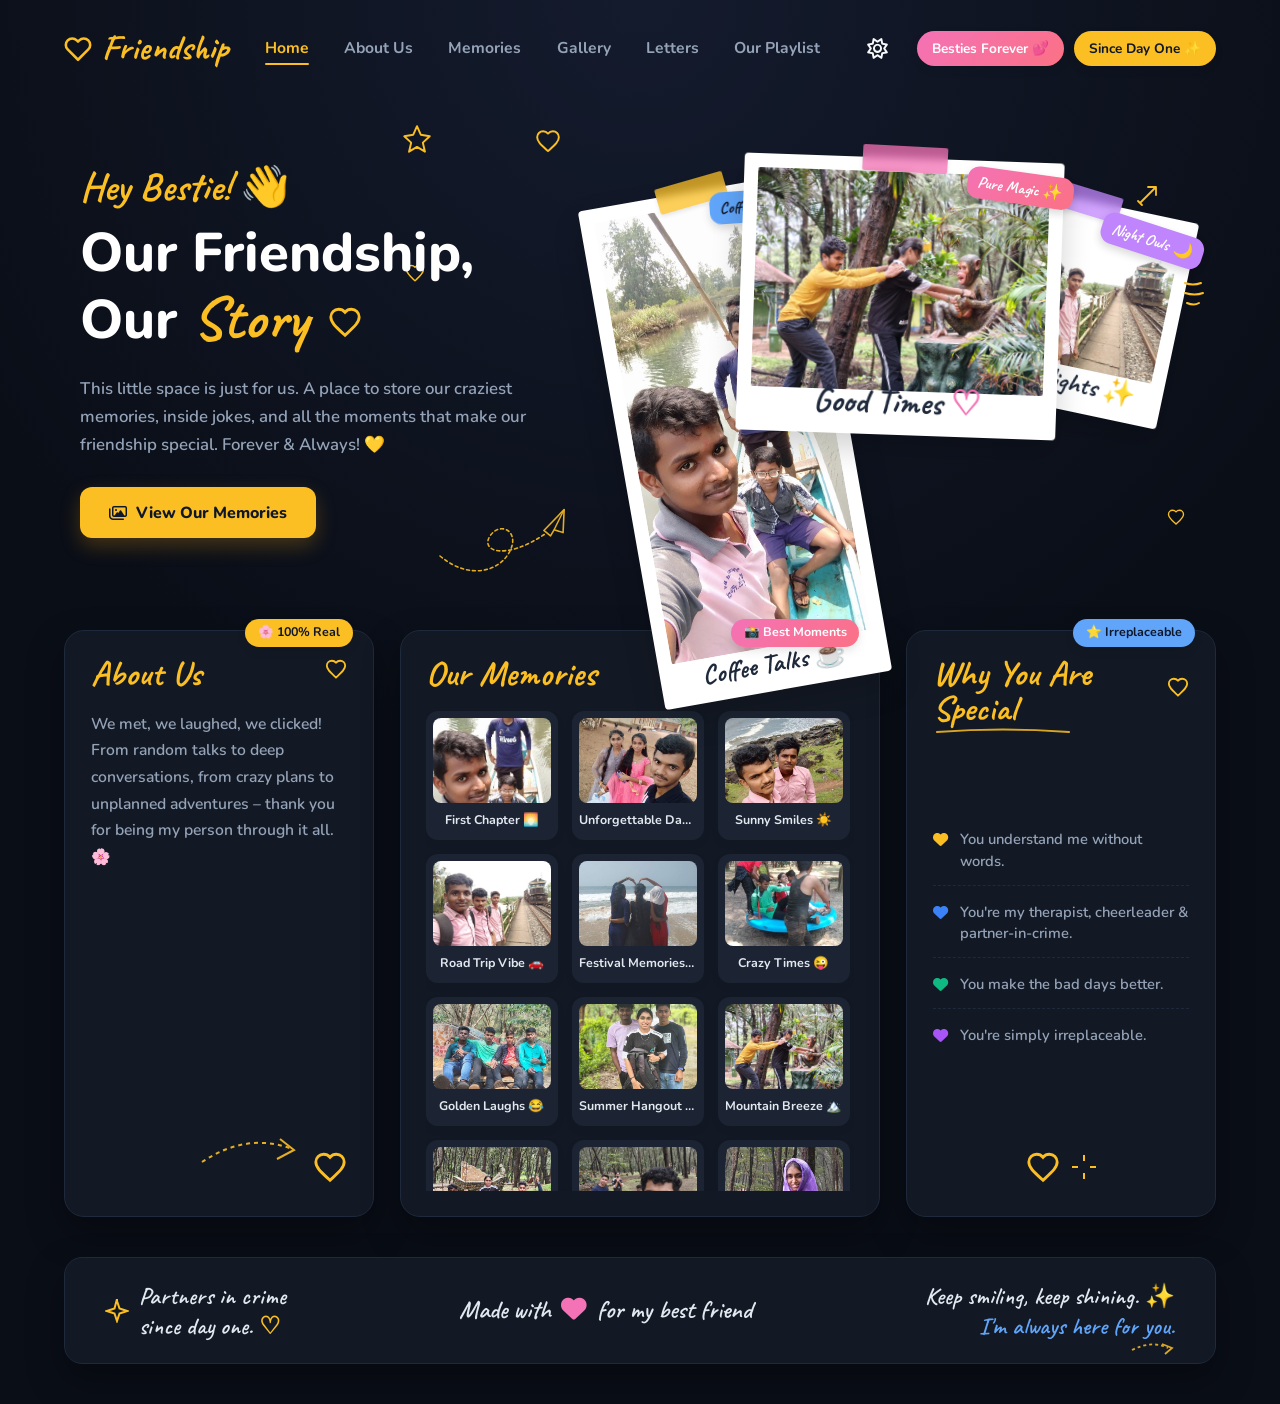
==== commit 1ad9ce8c: "Add 51 photos, mobile optimization, and vercel deployment config" ====
--- a/index.html
+++ b/index.html
@@ -99,31 +99,31 @@
         <!-- Hero Polaroids Stack -->
         <div class="hero-polaroids">
             <!-- Polaroid 1 -->
-            <div class="polaroid p1" data-caption="Coffee Talks ☕" data-img="https://images.unsplash.com/photo-1514432324607-a09d9b4aefdd?auto=format&fit=crop&q=80&w=600">
+            <div class="polaroid p1" data-caption="Coffee Talks ☕" data-img="photos/IMG_20220313_121731.jpg">
                 <div class="tape tape-yellow"></div>
                 <span class="polaroid-stub-sticker stub-blue">Coffee Vibes ☕</span>
                 <div class="img-container">
-                    <img src="https://images.unsplash.com/photo-1514432324607-a09d9b4aefdd?auto=format&fit=crop&q=80&w=500" alt="Coffee Mugs">
+                    <img src="photos/IMG_20220313_121731.jpg" alt="Coffee Mugs">
                 </div>
                 <p class="polaroid-caption">Coffee Talks ☕</p>
             </div>
 
             <!-- Polaroid 2 (Main Center) -->
-            <div class="polaroid p2 main-polaroid" data-caption="Good Times ♡" data-img="https://images.unsplash.com/photo-1529156069898-49953eb1b5ae?auto=format&fit=crop&q=80&w=800">
+            <div class="polaroid p2 main-polaroid" data-caption="Good Times ♡" data-img="photos/IMG_20250705_115208379.jpg">
                 <div class="tape tape-pink"></div>
                 <span class="polaroid-stub-sticker stub-pink">Pure Magic ✨</span>
                 <div class="img-container">
-                    <img src="https://images.unsplash.com/photo-1529156069898-49953eb1b5ae?auto=format&fit=crop&q=80&w=600" alt="Good Times">
+                    <img src="photos/IMG_20250705_115208379.jpg" alt="Good Times">
                 </div>
                 <p class="polaroid-caption lg-caption">Good Times <span class="caption-heart">♡</span></p>
             </div>
 
             <!-- Polaroid 3 -->
-            <div class="polaroid p3" data-caption="Endless Nights ✨" data-img="https://images.unsplash.com/photo-1478147427282-58a87a120781?auto=format&fit=crop&q=80&w=600">
+            <div class="polaroid p3" data-caption="Endless Nights ✨" data-img="photos/IMG_20220914_162210.jpg">
                 <div class="tape tape-purple"></div>
                 <span class="polaroid-stub-sticker stub-purple">Night Owls 🌙</span>
                 <div class="img-container">
-                    <img src="https://images.unsplash.com/photo-1478147427282-58a87a120781?auto=format&fit=crop&q=80&w=500" alt="Endless Nights">
+                    <img src="photos/IMG_20220914_162210.jpg" alt="Endless Nights">
                 </div>
                 <p class="polaroid-caption">Endless Nights ✨</p>
             </div>
@@ -188,53 +188,311 @@
                 <a href="memories.html" class="view-all text-accent-memories" id="open-gallery-modal">View All &rarr;</a>
             </div>
             <div class="gallery-grid">
-                <div class="gallery-item" data-title="Sunset Chasers" data-img="https://images.unsplash.com/photo-1506869640319-ce1a44fbc757?auto=format&fit=crop&q=80&w=800">
-                    <div class="gallery-img-box">
-                        <img src="https://images.unsplash.com/photo-1506869640319-ce1a44fbc757?auto=format&fit=crop&q=80&w=300" alt="Sunset Chasers">
-                    </div>
-                    <span class="gallery-label">Sunset Chasers</span>
-                </div>
-                <div class="gallery-item" data-title="Trip to Mountains" data-img="https://images.unsplash.com/photo-1464822759023-fed622ff2c3b?auto=format&fit=crop&q=80&w=800">
-                    <div class="gallery-img-box">
-                        <img src="https://images.unsplash.com/photo-1464822759023-fed622ff2c3b?auto=format&fit=crop&q=80&w=300" alt="Trip to Mountains">
-                    </div>
-                    <span class="gallery-label">Trip to Mountains</span>
-                </div>
-                <div class="gallery-item" data-title="Long Drives" data-img="https://images.unsplash.com/photo-1469854523086-cc02fe5d8800?auto=format&fit=crop&q=80&w=800">
-                    <div class="gallery-img-box">
-                        <img src="https://images.unsplash.com/photo-1469854523086-cc02fe5d8800?auto=format&fit=crop&q=80&w=300" alt="Long Drives">
-                    </div>
-                    <span class="gallery-label">Long Drives</span>
-                </div>
-                <div class="gallery-item" data-title="Random Nights" data-img="https://images.unsplash.com/photo-1517457373958-b7bdd4587205?auto=format&fit=crop&q=80&w=800">
-                    <div class="gallery-img-box">
-                        <img src="https://images.unsplash.com/photo-1517457373958-b7bdd4587205?auto=format&fit=crop&q=80&w=300" alt="Random Nights">
-                    </div>
-                    <span class="gallery-label">Random Nights</span>
-                </div>
-                <div class="gallery-item" data-title="Old Memories" data-img="https://images.unsplash.com/photo-1520182205149-1e5e4e7329b4?auto=format&fit=crop&q=80&w=800">
-                    <div class="gallery-img-box">
-                        <img src="https://images.unsplash.com/photo-1520182205149-1e5e4e7329b4?auto=format&fit=crop&q=80&w=300" alt="Old Memories">
-                    </div>
-                    <span class="gallery-label">Old Memories</span>
-                </div>
-                <div class="gallery-item" data-title="Beach Day" data-img="https://images.unsplash.com/photo-1507525428034-b723cf961d3e?auto=format&fit=crop&q=80&w=800">
-                    <div class="gallery-img-box">
-                        <img src="https://images.unsplash.com/photo-1507525428034-b723cf961d3e?auto=format&fit=crop&q=80&w=300" alt="Beach Day">
-                    </div>
-                    <span class="gallery-label">Beach Day</span>
-                </div>
-                <div class="gallery-item" data-title="Food & Laughter" data-img="https://images.unsplash.com/photo-1555939594-58d7cb561ad1?auto=format&fit=crop&q=80&w=800">
-                    <div class="gallery-img-box">
-                        <img src="https://images.unsplash.com/photo-1555939594-58d7cb561ad1?auto=format&fit=crop&q=80&w=300" alt="Food & Laughter">
-                    </div>
-                    <span class="gallery-label">Food & Laughter</span>
-                </div>
-                <div class="gallery-item" data-title="Forever Us" data-img="https://images.unsplash.com/photo-1518199266791-5375a83190b7?auto=format&fit=crop&q=80&w=800">
-                    <div class="gallery-img-box">
-                        <img src="https://images.unsplash.com/photo-1518199266791-5375a83190b7?auto=format&fit=crop&q=80&w=300" alt="Forever Us">
-                    </div>
-                    <span class="gallery-label">Forever Us</span>
+                <div class="gallery-item" data-title="First Chapter 🌅" data-img="photos/IMG_20220313_121731.jpg">
+                    <div class="gallery-img-box">
+                        <img src="photos_thumb/IMG_20220313_121731.jpg" alt="First Chapter 🌅" loading="lazy" decoding="async">
+                    </div>
+                    <span class="gallery-label">First Chapter 🌅</span>
+                </div>
+                <div class="gallery-item" data-title="Unforgettable Day ✨" data-img="photos/IMG_20220324_174701.jpg">
+                    <div class="gallery-img-box">
+                        <img src="photos_thumb/IMG_20220324_174701.jpg" alt="Unforgettable Day ✨" loading="lazy" decoding="async">
+                    </div>
+                    <span class="gallery-label">Unforgettable Day ✨</span>
+                </div>
+                <div class="gallery-item" data-title="Sunny Smiles ☀️" data-img="photos/IMG_20220903_111421.jpg">
+                    <div class="gallery-img-box">
+                        <img src="photos_thumb/IMG_20220903_111421.jpg" alt="Sunny Smiles ☀️" loading="lazy" decoding="async">
+                    </div>
+                    <span class="gallery-label">Sunny Smiles ☀️</span>
+                </div>
+                <div class="gallery-item" data-title="Road Trip Vibe 🚗" data-img="photos/IMG_20220914_162210.jpg">
+                    <div class="gallery-img-box">
+                        <img src="photos_thumb/IMG_20220914_162210.jpg" alt="Road Trip Vibe 🚗" loading="lazy" decoding="async">
+                    </div>
+                    <span class="gallery-label">Road Trip Vibe 🚗</span>
+                </div>
+                <div class="gallery-item" data-title="Festival Memories 🎆" data-img="photos/IMG_20221030_115322.jpg">
+                    <div class="gallery-img-box">
+                        <img src="photos_thumb/IMG_20221030_115322.jpg" alt="Festival Memories 🎆" loading="lazy" decoding="async">
+                    </div>
+                    <span class="gallery-label">Festival Memories 🎆</span>
+                </div>
+                <div class="gallery-item" data-title="Crazy Times 😜" data-img="photos/IMG_20221030_121606.jpg">
+                    <div class="gallery-img-box">
+                        <img src="photos_thumb/IMG_20221030_121606.jpg" alt="Crazy Times 😜" loading="lazy" decoding="async">
+                    </div>
+                    <span class="gallery-label">Crazy Times 😜</span>
+                </div>
+                <div class="gallery-item" data-title="Golden Laughs 😂" data-img="photos/IMG_20221030_122545.jpg">
+                    <div class="gallery-img-box">
+                        <img src="photos_thumb/IMG_20221030_122545.jpg" alt="Golden Laughs 😂" loading="lazy" decoding="async">
+                    </div>
+                    <span class="gallery-label">Golden Laughs 😂</span>
+                </div>
+                <div class="gallery-item" data-title="Summer Hangout 🌿" data-img="photos/IMG_20250705_112913198.jpg">
+                    <div class="gallery-img-box">
+                        <img src="photos_thumb/IMG_20250705_112913198.jpg" alt="Summer Hangout 🌿" loading="lazy" decoding="async">
+                    </div>
+                    <span class="gallery-label">Summer Hangout 🌿</span>
+                </div>
+                <div class="gallery-item" data-title="Mountain Breeze 🏔️" data-img="photos/IMG_20250705_115208379.jpg">
+                    <div class="gallery-img-box">
+                        <img src="photos_thumb/IMG_20250705_115208379.jpg" alt="Mountain Breeze 🏔️" loading="lazy" decoding="async">
+                    </div>
+                    <span class="gallery-label">Mountain Breeze 🏔️</span>
+                </div>
+                <div class="gallery-item" data-title="Scenic Escape 🌄" data-img="photos/IMG_20250705_115530948.jpg">
+                    <div class="gallery-img-box">
+                        <img src="photos_thumb/IMG_20250705_115530948.jpg" alt="Scenic Escape 🌄" loading="lazy" decoding="async">
+                    </div>
+                    <span class="gallery-label">Scenic Escape 🌄</span>
+                </div>
+                <div class="gallery-item" data-title="Top of the World ⛰️" data-img="photos/IMG_20250705_121012057.jpg">
+                    <div class="gallery-img-box">
+                        <img src="photos_thumb/IMG_20250705_121012057.jpg" alt="Top of the World ⛰️" loading="lazy" decoding="async">
+                    </div>
+                    <span class="gallery-label">Top of the World ⛰️</span>
+                </div>
+                <div class="gallery-item" data-title="Happy Moments 🥰" data-img="photos/IMG_20250705_125509063.jpg">
+                    <div class="gallery-img-box">
+                        <img src="photos_thumb/IMG_20250705_125509063.jpg" alt="Happy Moments 🥰" loading="lazy" decoding="async">
+                    </div>
+                    <span class="gallery-label">Happy Moments 🥰</span>
+                </div>
+                <div class="gallery-item" data-title="Green Paradise 🌲" data-img="photos/IMG_20250705_130546344.jpg">
+                    <div class="gallery-img-box">
+                        <img src="photos_thumb/IMG_20250705_130546344.jpg" alt="Green Paradise 🌲" loading="lazy" decoding="async">
+                    </div>
+                    <span class="gallery-label">Green Paradise 🌲</span>
+                </div>
+                <div class="gallery-item" data-title="Sweet Memory 🍦" data-img="photos/IMG_20250705_131208576~2.jpg">
+                    <div class="gallery-img-box">
+                        <img src="photos_thumb/IMG_20250705_131208576~2.jpg" alt="Sweet Memory 🍦" loading="lazy" decoding="async">
+                    </div>
+                    <span class="gallery-label">Sweet Memory 🍦</span>
+                </div>
+                <div class="gallery-item" data-title="Warm Sunsets 🌅" data-img="photos/IMG_20250705_131241390.jpg">
+                    <div class="gallery-img-box">
+                        <img src="photos_thumb/IMG_20250705_131241390.jpg" alt="Warm Sunsets 🌅" loading="lazy" decoding="async">
+                    </div>
+                    <span class="gallery-label">Warm Sunsets 🌅</span>
+                </div>
+                <div class="gallery-item" data-title="Lakeside View 🌊" data-img="photos/IMG_20250705_133313735.jpg">
+                    <div class="gallery-img-box">
+                        <img src="photos_thumb/IMG_20250705_133313735.jpg" alt="Lakeside View 🌊" loading="lazy" decoding="async">
+                    </div>
+                    <span class="gallery-label">Lakeside View 🌊</span>
+                </div>
+                <div class="gallery-item" data-title="Campus Days 📚" data-img="photos/IMG_20250828_170503667.jpg">
+                    <div class="gallery-img-box">
+                        <img src="photos_thumb/IMG_20250828_170503667.jpg" alt="Campus Days 📚" loading="lazy" decoding="async">
+                    </div>
+                    <span class="gallery-label">Campus Days 📚</span>
+                </div>
+                <div class="gallery-item" data-title="Coffee & Chat ☕" data-img="photos/IMG_20250828_170655289.jpg">
+                    <div class="gallery-img-box">
+                        <img src="photos_thumb/IMG_20250828_170655289.jpg" alt="Coffee & Chat ☕" loading="lazy" decoding="async">
+                    </div>
+                    <span class="gallery-label">Coffee & Chat ☕</span>
+                </div>
+                <div class="gallery-item" data-title="Evening Hangout 🌆" data-img="photos/IMG_20250828_172350777.jpg">
+                    <div class="gallery-img-box">
+                        <img src="photos_thumb/IMG_20250828_172350777.jpg" alt="Evening Hangout 🌆" loading="lazy" decoding="async">
+                    </div>
+                    <span class="gallery-label">Evening Hangout 🌆</span>
+                </div>
+                <div class="gallery-item" data-title="Laughter & Joy 😄" data-img="photos/IMG_20250828_172435212.jpg">
+                    <div class="gallery-img-box">
+                        <img src="photos_thumb/IMG_20250828_172435212.jpg" alt="Laughter & Joy 😄" loading="lazy" decoding="async">
+                    </div>
+                    <span class="gallery-label">Laughter & Joy 😄</span>
+                </div>
+                <div class="gallery-item" data-title="Feast Together 🍕" data-img="photos/IMG_20250828_172436798.jpg">
+                    <div class="gallery-img-box">
+                        <img src="photos_thumb/IMG_20250828_172436798.jpg" alt="Feast Together 🍕" loading="lazy" decoding="async">
+                    </div>
+                    <span class="gallery-label">Feast Together 🍕</span>
+                </div>
+                <div class="gallery-item" data-title="Late Night Eats 🍔" data-img="photos/IMG_20250828_172507367.jpg">
+                    <div class="gallery-img-box">
+                        <img src="photos_thumb/IMG_20250828_172507367.jpg" alt="Late Night Eats 🍔" loading="lazy" decoding="async">
+                    </div>
+                    <span class="gallery-label">Late Night Eats 🍔</span>
+                </div>
+                <div class="gallery-item" data-title="Smiles All Around 😁" data-img="photos/IMG_20250828_172625668.jpg">
+                    <div class="gallery-img-box">
+                        <img src="photos_thumb/IMG_20250828_172625668.jpg" alt="Smiles All Around 😁" loading="lazy" decoding="async">
+                    </div>
+                    <span class="gallery-label">Smiles All Around 😁</span>
+                </div>
+                <div class="gallery-item" data-title="Pure Joy 💖" data-img="photos/IMG_20250828_172735064.jpg">
+                    <div class="gallery-img-box">
+                        <img src="photos_thumb/IMG_20250828_172735064.jpg" alt="Pure Joy 💖" loading="lazy" decoding="async">
+                    </div>
+                    <span class="gallery-label">Pure Joy 💖</span>
+                </div>
+                <div class="gallery-item" data-title="Group Hug 🤗" data-img="photos/IMG_20250828_172802321.jpg">
+                    <div class="gallery-img-box">
+                        <img src="photos_thumb/IMG_20250828_172802321.jpg" alt="Group Hug 🤗" loading="lazy" decoding="async">
+                    </div>
+                    <span class="gallery-label">Group Hug 🤗</span>
+                </div>
+                <div class="gallery-item" data-title="Road Journey 🛣️" data-img="photos/IMG_20250902_121452734.jpg">
+                    <div class="gallery-img-box">
+                        <img src="photos_thumb/IMG_20250902_121452734.jpg" alt="Road Journey 🛣️" loading="lazy" decoding="async">
+                    </div>
+                    <span class="gallery-label">Road Journey 🛣️</span>
+                </div>
+                <div class="gallery-item" data-title="Spring Outing 🌸" data-img="photos/IMG_20260321_141029642.jpg">
+                    <div class="gallery-img-box">
+                        <img src="photos_thumb/IMG_20260321_141029642.jpg" alt="Spring Outing 🌸" loading="lazy" decoding="async">
+                    </div>
+                    <span class="gallery-label">Spring Outing 🌸</span>
+                </div>
+                <div class="gallery-item" data-title="Garden Walk 🌻" data-img="photos/IMG_20260321_141103061.jpg">
+                    <div class="gallery-img-box">
+                        <img src="photos_thumb/IMG_20260321_141103061.jpg" alt="Garden Walk 🌻" loading="lazy" decoding="async">
+                    </div>
+                    <span class="gallery-label">Garden Walk 🌻</span>
+                </div>
+                <div class="gallery-item" data-title="Park Picnic 🧺" data-img="photos/IMG_20260321_141208330.jpg">
+                    <div class="gallery-img-box">
+                        <img src="photos_thumb/IMG_20260321_141208330.jpg" alt="Park Picnic 🧺" loading="lazy" decoding="async">
+                    </div>
+                    <span class="gallery-label">Park Picnic 🧺</span>
+                </div>
+                <div class="gallery-item" data-title="Sunny Afternoon ☀️" data-img="photos/IMG_20260321_141259811.jpg">
+                    <div class="gallery-img-box">
+                        <img src="photos_thumb/IMG_20260321_141259811.jpg" alt="Sunny Afternoon ☀️" loading="lazy" decoding="async">
+                    </div>
+                    <span class="gallery-label">Sunny Afternoon ☀️</span>
+                </div>
+                <div class="gallery-item" data-title="Candid Moment 📸" data-img="photos/IMG_20260321_141315329.jpg">
+                    <div class="gallery-img-box">
+                        <img src="photos_thumb/IMG_20260321_141315329.jpg" alt="Candid Moment 📸" loading="lazy" decoding="async">
+                    </div>
+                    <span class="gallery-label">Candid Moment 📸</span>
+                </div>
+                <div class="gallery-item" data-title="City Lights 🏙️" data-img="photos/IMG_20260321_141810151.jpg">
+                    <div class="gallery-img-box">
+                        <img src="photos_thumb/IMG_20260321_141810151.jpg" alt="City Lights 🏙️" loading="lazy" decoding="async">
+                    </div>
+                    <span class="gallery-label">City Lights 🏙️</span>
+                </div>
+                <div class="gallery-item" data-title="Evening Walk 🌅" data-img="photos/IMG_20260321_153333609.jpg">
+                    <div class="gallery-img-box">
+                        <img src="photos_thumb/IMG_20260321_153333609.jpg" alt="Evening Walk 🌅" loading="lazy" decoding="async">
+                    </div>
+                    <span class="gallery-label">Evening Walk 🌅</span>
+                </div>
+                <div class="gallery-item" data-title="Ocean Breeze 🌊" data-img="photos/IMG_20260321_153420151.jpg">
+                    <div class="gallery-img-box">
+                        <img src="photos_thumb/IMG_20260321_153420151.jpg" alt="Ocean Breeze 🌊" loading="lazy" decoding="async">
+                    </div>
+                    <span class="gallery-label">Ocean Breeze 🌊</span>
+                </div>
+                <div class="gallery-item" data-title="Weekend Getaway 🎒" data-img="photos/IMG_20260405_105618715.jpg">
+                    <div class="gallery-img-box">
+                        <img src="photos_thumb/IMG_20260405_105618715.jpg" alt="Weekend Getaway 🎒" loading="lazy" decoding="async">
+                    </div>
+                    <span class="gallery-label">Weekend Getaway 🎒</span>
+                </div>
+                <div class="gallery-item" data-title="Exploring Places 🧭" data-img="photos/IMG_20260405_105622360.jpg">
+                    <div class="gallery-img-box">
+                        <img src="photos_thumb/IMG_20260405_105622360.jpg" alt="Exploring Places 🧭" loading="lazy" decoding="async">
+                    </div>
+                    <span class="gallery-label">Exploring Places 🧭</span>
+                </div>
+                <div class="gallery-item" data-title="Happy Memories 🎈" data-img="photos/IMG_20260405_105751266.jpg">
+                    <div class="gallery-img-box">
+                        <img src="photos_thumb/IMG_20260405_105751266.jpg" alt="Happy Memories 🎈" loading="lazy" decoding="async">
+                    </div>
+                    <span class="gallery-label">Happy Memories 🎈</span>
+                </div>
+                <div class="gallery-item" data-title="Sightseeing 🗺️" data-img="photos/IMG_20260405_110057626.jpg">
+                    <div class="gallery-img-box">
+                        <img src="photos_thumb/IMG_20260405_110057626.jpg" alt="Sightseeing 🗺️" loading="lazy" decoding="async">
+                    </div>
+                    <span class="gallery-label">Sightseeing 🗺️</span>
+                </div>
+                <div class="gallery-item" data-title="High View 🔭" data-img="photos/IMG_20260405_111607945.jpg">
+                    <div class="gallery-img-box">
+                        <img src="photos_thumb/IMG_20260405_111607945.jpg" alt="High View 🔭" loading="lazy" decoding="async">
+                    </div>
+                    <span class="gallery-label">High View 🔭</span>
+                </div>
+                <div class="gallery-item" data-title="Mountain Valley 🏔️" data-img="photos/IMG_20260405_111904682.jpg">
+                    <div class="gallery-img-box">
+                        <img src="photos_thumb/IMG_20260405_111904682.jpg" alt="Mountain Valley 🏔️" loading="lazy" decoding="async">
+                    </div>
+                    <span class="gallery-label">Mountain Valley 🏔️</span>
+                </div>
+                <div class="gallery-item" data-title="Celebration Night 🥳" data-img="photos/IMG_20260727_194012413.jpg">
+                    <div class="gallery-img-box">
+                        <img src="photos_thumb/IMG_20260727_194012413.jpg" alt="Celebration Night 🥳" loading="lazy" decoding="async">
+                    </div>
+                    <span class="gallery-label">Celebration Night 🥳</span>
+                </div>
+                <div class="gallery-item" data-title="Snapchat Magic ✨" data-img="photos/Snapchat-117382955.jpg">
+                    <div class="gallery-img-box">
+                        <img src="photos_thumb/Snapchat-117382955.jpg" alt="Snapchat Magic ✨" loading="lazy" decoding="async">
+                    </div>
+                    <span class="gallery-label">Snapchat Magic ✨</span>
+                </div>
+                <div class="gallery-item" data-title="Silly Faces 🤪" data-img="photos/Snapchat-1346740581.jpg">
+                    <div class="gallery-img-box">
+                        <img src="photos_thumb/Snapchat-1346740581.jpg" alt="Silly Faces 🤪" loading="lazy" decoding="async">
+                    </div>
+                    <span class="gallery-label">Silly Faces 🤪</span>
+                </div>
+                <div class="gallery-item" data-title="Filter Fun 📱" data-img="photos/Snapchat-1886584635.jpg">
+                    <div class="gallery-img-box">
+                        <img src="photos_thumb/Snapchat-1886584635.jpg" alt="Filter Fun 📱" loading="lazy" decoding="async">
+                    </div>
+                    <span class="gallery-label">Filter Fun 📱</span>
+                </div>
+                <div class="gallery-item" data-title="Late Night Snap 🌙" data-img="photos/Snapchat-2146696268.jpg">
+                    <div class="gallery-img-box">
+                        <img src="photos_thumb/Snapchat-2146696268.jpg" alt="Late Night Snap 🌙" loading="lazy" decoding="async">
+                    </div>
+                    <span class="gallery-label">Late Night Snap 🌙</span>
+                </div>
+                <div class="gallery-item" data-title="Bestie Filter 💕" data-img="photos/Snapchat-382374210.jpg">
+                    <div class="gallery-img-box">
+                        <img src="photos_thumb/Snapchat-382374210.jpg" alt="Bestie Filter 💕" loading="lazy" decoding="async">
+                    </div>
+                    <span class="gallery-label">Bestie Filter 💕</span>
+                </div>
+                <div class="gallery-item" data-title="Cute Moments 💌" data-img="photos/Snapchat-456564823.jpg">
+                    <div class="gallery-img-box">
+                        <img src="photos_thumb/Snapchat-456564823.jpg" alt="Cute Moments 💌" loading="lazy" decoding="async">
+                    </div>
+                    <span class="gallery-label">Cute Moments 💌</span>
+                </div>
+                <div class="gallery-item" data-title="Daily Snap 📸" data-img="photos/Snapchat-57099814.jpg">
+                    <div class="gallery-img-box">
+                        <img src="photos_thumb/Snapchat-57099814.jpg" alt="Daily Snap 📸" loading="lazy" decoding="async">
+                    </div>
+                    <span class="gallery-label">Daily Snap 📸</span>
+                </div>
+                <div class="gallery-item" data-title="Story Highlights ⭐" data-img="photos/Snapchat-762131539.jpg">
+                    <div class="gallery-img-box">
+                        <img src="photos_thumb/Snapchat-762131539.jpg" alt="Story Highlights ⭐" loading="lazy" decoding="async">
+                    </div>
+                    <span class="gallery-label">Story Highlights ⭐</span>
+                </div>
+                <div class="gallery-item" data-title="Bestie Streak 🔥" data-img="photos/Snapchat-762327957.jpg">
+                    <div class="gallery-img-box">
+                        <img src="photos_thumb/Snapchat-762327957.jpg" alt="Bestie Streak 🔥" loading="lazy" decoding="async">
+                    </div>
+                    <span class="gallery-label">Bestie Streak 🔥</span>
+                </div>
+                <div class="gallery-item" data-title="Unfiltered Smiles 😊" data-img="photos/Snapchat-945170042.jpg">
+                    <div class="gallery-img-box">
+                        <img src="photos_thumb/Snapchat-945170042.jpg" alt="Unfiltered Smiles 😊" loading="lazy" decoding="async">
+                    </div>
+                    <span class="gallery-label">Unfiltered Smiles 😊</span>
                 </div>
             </div>
         </section>
@@ -323,7 +581,7 @@
                 <button class="gallery-nav-btn next-btn" id="next-memory-btn" aria-label="Next Memory">&#10095;</button>
             </div>
             <div class="gallery-modal-footer">
-                <span id="gallery-counter" class="gallery-counter">1 of 8</span>
+                <span id="gallery-counter" class="gallery-counter">1 of 51</span>
             </div>
         </div>
     </div>
--- a/style.css
+++ b/style.css
@@ -667,8 +667,22 @@
 
 .gallery-grid {
     display: grid;
-    grid-template-columns: repeat(4, 1fr);
+    grid-template-columns: repeat(auto-fill, minmax(110px, 1fr));
     gap: 0.9rem;
+    max-height: 480px;
+    overflow-y: auto;
+    padding-right: 4px;
+}
+
+.gallery-grid::-webkit-scrollbar {
+    width: 5px;
+}
+.gallery-grid::-webkit-scrollbar-track {
+    background: transparent;
+}
+.gallery-grid::-webkit-scrollbar-thumb {
+    background: var(--hero-highlight);
+    border-radius: 4px;
 }
 
 .gallery-item {
@@ -679,10 +693,13 @@
     box-shadow: 0 4px 10px rgba(0, 0, 0, 0.05);
     cursor: pointer;
     transition: transform var(--transition-fast), box-shadow var(--transition-fast);
+    content-visibility: auto;
+    contain-intrinsic-size: 110px;
+    transform: translateZ(0);
 }
 
 .gallery-item:hover {
-    transform: translateY(-4px);
+    transform: translateY(-4px) translateZ(0);
     box-shadow: 0 8px 18px rgba(0, 0, 0, 0.12);
 }
 
@@ -847,10 +864,13 @@
     flex-direction: column;
     cursor: pointer;
     transition: transform 0.3s cubic-bezier(0.34, 1.56, 0.64, 1), box-shadow 0.3s ease;
+    content-visibility: auto;
+    contain-intrinsic-size: 280px;
+    transform: translateZ(0);
 }
 
 .memory-card-box:hover {
-    transform: translateY(-6px);
+    transform: translateY(-6px) translateZ(0);
     box-shadow: 0 20px 35px rgba(0, 0, 0, 0.2);
 }
 
@@ -1023,7 +1043,8 @@
 
 /* Gallery Lightbox Modal & Nav Controls */
 .gallery-modal-card {
-    max-width: 650px;
+    max-width: 840px;
+    width: 92vw;
     padding: 1.6rem;
     text-align: center;
 }
@@ -1038,20 +1059,24 @@
 .gallery-modal-img-container {
     position: relative;
     width: 100%;
-    max-height: 420px;
+    max-height: 75vh;
     border-radius: 14px;
     overflow: hidden;
     display: flex;
     align-items: center;
     justify-content: center;
-    background: rgba(0, 0, 0, 0.15);
+    background: rgba(0, 0, 0, 0.4);
+    padding: 6px;
 }
 
 .gallery-modal-img-container img {
-    width: 100%;
-    max-height: 420px;
-    object-fit: cover;
-    border-radius: 14px;
+    max-width: 100%;
+    max-height: 70vh;
+    width: auto;
+    height: auto;
+    object-fit: contain;
+    border-radius: 10px;
+    box-shadow: 0 8px 24px rgba(0, 0, 0, 0.5);
 }
 
 .gallery-nav-btn {
@@ -1139,30 +1164,141 @@
 
 @media (max-width: 768px) {
     .navbar {
-        padding: 1.2rem 1.5rem;
+        padding: 1rem 1.2rem;
+        flex-wrap: wrap;
+        gap: 0.8rem;
     }
 
     .nav-links {
-        display: none;
+        display: flex;
+        width: 100%;
+        justify-content: center;
+        gap: 1rem;
+        font-size: 0.88rem;
+        overflow-x: auto;
+        padding-bottom: 0.4rem;
+        white-space: nowrap;
+    }
+
+    .hero {
+        padding: 1.5rem 1rem 3rem;
+    }
+
+    .main-title {
+        font-size: 2.4rem;
+    }
+
+    .highlight {
+        font-size: 2.7rem;
     }
 
     .hero-polaroids {
-        transform: scale(0.65);
+        transform: scale(0.72);
         width: 100%;
-        height: 350px;
+        height: 340px;
+        margin-top: -1rem;
     }
 
     .gallery-grid {
-        grid-template-columns: repeat(2, 1fr);
+        grid-template-columns: repeat(auto-fill, minmax(95px, 1fr));
+        max-height: 380px;
+    }
+
+    .memories-full-grid {
+        grid-template-columns: repeat(auto-fill, minmax(150px, 1fr));
+        gap: 1rem;
+    }
+
+    .memory-card-box {
+        border-radius: 14px;
+    }
+
+    .memory-img-wrapper {
+        height: 160px;
+    }
+
+    .memory-info {
+        padding: 0.8rem;
+    }
+
+    .memory-info h3 {
+        font-size: 1.3rem;
+    }
+
+    .memory-info p {
+        font-size: 0.8rem;
     }
 
     .content-grid, .memories-main-section, .memories-header, .footer {
-        padding-left: 1.5rem;
-        padding-right: 1.5rem;
+        padding-left: 1rem;
+        padding-right: 1rem;
     }
 
     .cute-stubs-wrapper {
         display: none;
+    }
+
+    /* Modal Lightbox Mobile Optimization */
+    .gallery-modal-card {
+        width: 95vw;
+        max-width: 95vw;
+        padding: 1rem 0.8rem;
+    }
+
+    .gallery-modal-title {
+        font-size: 1.6rem;
+        margin-bottom: 0.6rem;
+    }
+
+    .gallery-modal-img-container {
+        max-height: 65vh;
+        padding: 4px;
+    }
+
+    .gallery-modal-img-container img {
+        max-height: 60vh;
+    }
+
+    .gallery-nav-btn {
+        width: 36px;
+        height: 36px;
+        font-size: 1.1rem;
+    }
+
+    .prev-btn { left: 6px; }
+    .next-btn { right: 6px; }
+
+    .gallery-counter {
+        font-size: 1.2rem;
+    }
+}
+
+@media (max-width: 480px) {
+    .main-title {
+        font-size: 2.1rem;
+    }
+
+    .highlight {
+        font-size: 2.3rem;
+    }
+
+    .hero-polaroids {
+        transform: scale(0.58);
+        height: 290px;
+    }
+
+    .category-filters {
+        gap: 0.5rem;
+    }
+
+    .filter-btn {
+        padding: 0.45rem 0.85rem;
+        font-size: 0.82rem;
+    }
+
+    .memories-full-grid {
+        grid-template-columns: repeat(2, 1fr);
+        gap: 0.75rem;
     }
 }
 
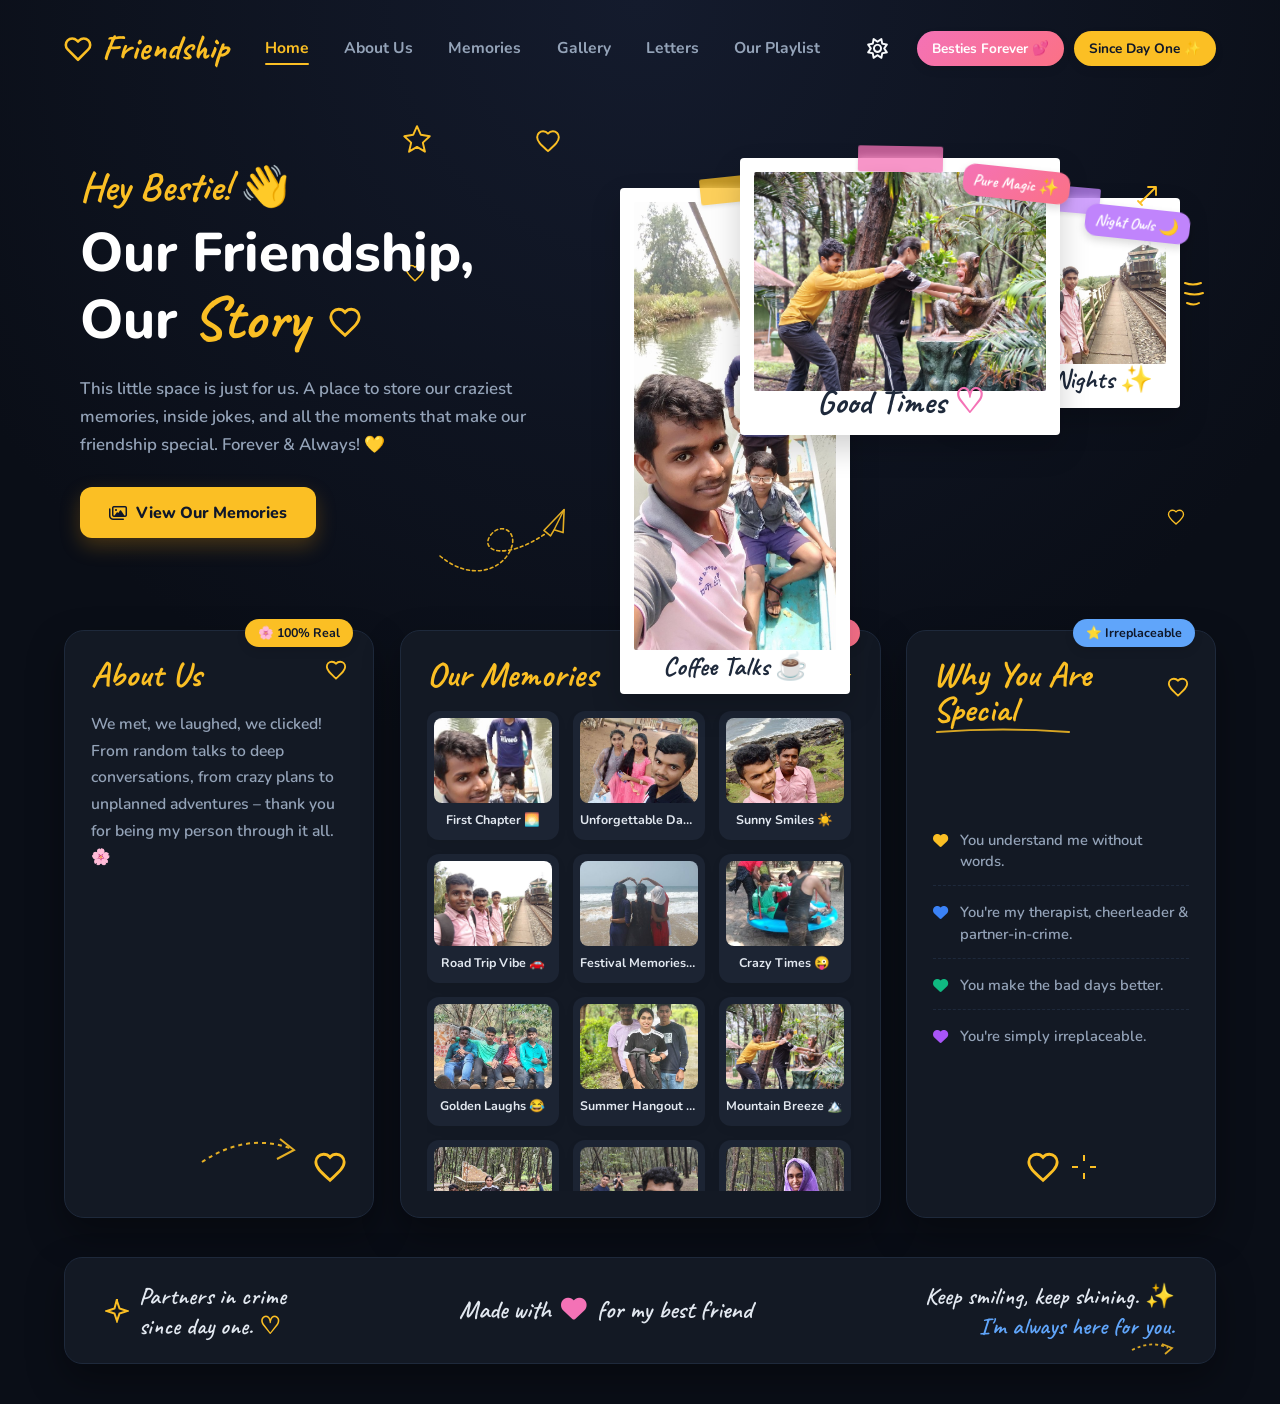
==== commit a0262657: "Add pixel-perfect Letters page with 4 envelope cards and interactive modal letter reader" ====
--- a/index.html
+++ b/index.html
@@ -28,7 +28,7 @@
             <li><a href="#about">About Us</a></li>
             <li><a href="memories.html">Memories</a></li>
             <li><a href="#gallery">Gallery</a></li>
-            <li><a href="#letters">Letters</a></li>
+            <li><a href="letters.html">Letters</a></li>
             <li><a href="#playlist">Our Playlist</a></li>
         </ul>
         <div class="nav-actions">
--- a/style.css
+++ b/style.css
@@ -1126,24 +1126,23 @@
 @media (max-width: 1200px) {
     .content-grid {
         grid-template-columns: 1fr;
+        margin-top: 1rem;
     }
 
     .hero {
         flex-direction: column;
         text-align: center;
-        padding: 2rem 2rem 4rem;
+        padding: 2rem 2rem 2rem;
+        min-height: auto;
     }
 
     .hero-content {
-        margin-bottom: 3.5rem;
+        margin-bottom: 2rem;
+        max-width: 100%;
     }
 
     .doodle-paper-plane, .doodle-star-top, .doodle-heart-top, .doodle-heart-mid {
         display: none;
-    }
-
-    .hero-polaroids {
-        transform: scale(0.85);
     }
 
     .footer {
@@ -1181,22 +1180,73 @@
     }
 
     .hero {
-        padding: 1.5rem 1rem 3rem;
+        padding: 1.5rem 1rem 2rem;
     }
 
     .main-title {
-        font-size: 2.4rem;
+        font-size: 2.3rem;
     }
 
     .highlight {
-        font-size: 2.7rem;
-    }
-
+        font-size: 2.5rem;
+    }
+
+    /* True Responsive Polaroid Layout for Mobile - NO Scale Overlapping! */
     .hero-polaroids {
-        transform: scale(0.72);
+        position: relative;
         width: 100%;
-        height: 340px;
-        margin-top: -1rem;
+        max-width: 320px;
+        height: 250px;
+        margin: 1rem auto 2.5rem;
+        transform: none;
+    }
+
+    .p1 {
+        width: 150px;
+        left: 0;
+        top: 25px;
+        transform: rotate(-8deg);
+        padding: 8px 8px 32px 8px;
+    }
+
+    .p2 {
+        width: 200px;
+        left: 50%;
+        top: 0px;
+        transform: translateX(-50%) rotate(2deg);
+        padding: 10px 10px 38px 10px;
+    }
+
+    .p3 {
+        width: 150px;
+        right: 0;
+        top: 30px;
+        transform: rotate(8deg);
+        padding: 8px 8px 32px 8px;
+    }
+
+    .polaroid-caption {
+        font-size: 1.2rem;
+        bottom: 4px;
+    }
+
+    .lg-caption {
+        font-size: 1.4rem;
+        bottom: 4px;
+    }
+
+    .polaroid-stub-sticker {
+        font-size: 0.8rem;
+        padding: 0.15rem 0.45rem;
+        top: 5px;
+        right: -5px;
+    }
+
+    .content-grid {
+        margin-top: 2rem;
+        padding-left: 1rem;
+        padding-right: 1rem;
+        gap: 1.8rem;
     }
 
     .gallery-grid {
@@ -1205,7 +1255,7 @@
     }
 
     .memories-full-grid {
-        grid-template-columns: repeat(auto-fill, minmax(150px, 1fr));
+        grid-template-columns: repeat(auto-fill, minmax(140px, 1fr));
         gap: 1rem;
     }
 
@@ -1214,7 +1264,7 @@
     }
 
     .memory-img-wrapper {
-        height: 160px;
+        height: 150px;
     }
 
     .memory-info {
@@ -1229,7 +1279,7 @@
         font-size: 0.8rem;
     }
 
-    .content-grid, .memories-main-section, .memories-header, .footer {
+    .memories-main-section, .memories-header, .footer {
         padding-left: 1rem;
         padding-right: 1rem;
     }
@@ -1275,16 +1325,34 @@
 
 @media (max-width: 480px) {
     .main-title {
-        font-size: 2.1rem;
+        font-size: 2rem;
     }
 
     .highlight {
-        font-size: 2.3rem;
+        font-size: 2.2rem;
     }
 
     .hero-polaroids {
-        transform: scale(0.58);
-        height: 290px;
+        max-width: 280px;
+        height: 220px;
+        margin: 0.8rem auto 2rem;
+    }
+
+    .p1 {
+        width: 130px;
+        left: -5px;
+        top: 20px;
+    }
+
+    .p2 {
+        width: 175px;
+        top: 0px;
+    }
+
+    .p3 {
+        width: 130px;
+        right: -5px;
+        top: 25px;
     }
 
     .category-filters {
@@ -1312,3 +1380,493 @@
     50% { transform: scale(1.02); box-shadow: 0 0 25px rgba(251, 191, 36, 0.6); }
     100% { transform: scale(1); box-shadow: var(--card-shadow); }
 }
+
+/* ---- Smooth Scroll Reveal Animations ---- */
+.reveal-on-scroll {
+    opacity: 0;
+    transform: translateY(28px) scale(0.98);
+    transition: opacity 0.55s cubic-bezier(0.16, 1, 0.3, 1), transform 0.55s cubic-bezier(0.16, 1, 0.3, 1);
+    will-change: opacity, transform;
+}
+
+.reveal-on-scroll.in-view {
+    opacity: 1;
+    transform: translateY(0) scale(1);
+}
+
+/* Staggered delay for grid cards */
+.gallery-grid .gallery-item:nth-child(4n+1),
+.memories-full-grid .memory-card-box:nth-child(4n+1) { transition-delay: 0.04s; }
+.gallery-grid .gallery-item:nth-child(4n+2),
+.memories-full-grid .memory-card-box:nth-child(4n+2) { transition-delay: 0.08s; }
+.gallery-grid .gallery-item:nth-child(4n+3),
+.memories-full-grid .memory-card-box:nth-child(4n+3) { transition-delay: 0.12s; }
+.gallery-grid .gallery-item:nth-child(4n+0),
+.memories-full-grid .memory-card-box:nth-child(4n+0) { transition-delay: 0.16s; }
+
+/* Momentum Smooth Scrolling Containers */
+.gallery-grid, .memories-full-grid, .nav-links {
+    -webkit-overflow-scrolling: touch;
+    scroll-behavior: smooth;
+    overscroll-behavior: contain;
+}
+
+/* Gentle Floating Animations for Hero Polaroids */
+@media (min-width: 769px) {
+    @keyframes floatP1 {
+        0% { transform: rotate(-10deg) translateY(0px); }
+        100% { transform: rotate(-8deg) translateY(-8px); }
+    }
+
+    @keyframes floatP2 {
+        0% { transform: rotate(2deg) translateY(0px); }
+        100% { transform: rotate(4deg) translateY(-10px); }
+    }
+
+    @keyframes floatP3 {
+        0% { transform: rotate(12deg) translateY(0px); }
+        100% { transform: rotate(10deg) translateY(-8px); }
+    }
+
+    .p1 { animation: floatP1 4.5s ease-in-out infinite alternate; }
+    .p2 { animation: floatP2 4s ease-in-out infinite alternate; }
+    .p3 { animation: floatP3 5s ease-in-out infinite alternate; }
+}
+
+/* --------------------------------------------------------------------------
+   LETTERS PAGE DESIGN SYSTEM (Matching Reference Image)
+   -------------------------------------------------------------------------- */
+.letters-header {
+    text-align: center;
+    padding: 3.5rem 4rem 2.5rem;
+    position: relative;
+    max-width: 1200px;
+    margin: 0 auto;
+}
+
+.letters-page-title {
+    font-family: var(--font-handwriting);
+    font-size: 4.5rem;
+    color: #ec4899;
+    font-weight: 700;
+    line-height: 1;
+    margin-bottom: 0.2rem;
+    display: inline-flex;
+    align-items: center;
+    gap: 0.4rem;
+}
+
+.title-envelope-svg {
+    font-size: 3.8rem;
+    display: inline-block;
+    transform: rotate(6deg);
+}
+
+.letters-page-subtitle {
+    font-family: var(--font-handwriting);
+    font-size: 2.6rem;
+    color: var(--color-text-main);
+    font-weight: 700;
+    margin-bottom: 1rem;
+}
+
+.header-pink-heart {
+    color: #ec4899;
+}
+
+.letters-page-desc {
+    font-size: 1.15rem;
+    color: var(--color-text-sub);
+    max-width: 600px;
+    margin: 0 auto;
+    font-weight: 600;
+    line-height: 1.6;
+}
+
+/* Header Doodles & Annotations */
+.doodle-paper-plane-left {
+    position: absolute;
+    left: 40px;
+    top: 20px;
+    color: #f472b6;
+    opacity: 0.85;
+}
+
+.handwriting-annotation {
+    position: absolute;
+    font-family: var(--font-handwriting);
+    font-size: 1.5rem;
+    color: #ec4899;
+    line-height: 1.25;
+    font-weight: 700;
+    pointer-events: none;
+}
+
+.annotation-left {
+    left: 50px;
+    top: 110px;
+    transform: rotate(-10deg);
+}
+
+/* Header Sticky Note */
+.sticky-note-header {
+    position: absolute;
+    right: 50px;
+    top: 20px;
+    width: 150px;
+    background: #ffe4e6;
+    border-radius: 6px;
+    padding: 1.4rem 1rem 1.1rem;
+    box-shadow: 0 12px 28px rgba(244, 114, 182, 0.22);
+    transform: rotate(6deg);
+    font-family: var(--font-handwriting);
+    font-size: 1.45rem;
+    color: #9f1239;
+    line-height: 1.25;
+    text-align: center;
+    font-weight: 700;
+    z-index: 10;
+}
+
+.sticky-tape {
+    position: absolute;
+    top: -10px;
+    left: 50%;
+    transform: translateX(-50%) rotate(-3deg);
+    width: 55px;
+    height: 22px;
+    background: rgba(254, 205, 211, 0.85);
+    border-radius: 2px;
+    backdrop-filter: blur(4px);
+    box-shadow: 0 2px 4px rgba(0, 0, 0, 0.08);
+}
+
+.sticky-heart {
+    color: #ec4899;
+    font-size: 1.3rem;
+}
+
+/* Letters Grid Layout */
+.letters-main-section {
+    padding: 0 4rem 5rem;
+    max-width: 1400px;
+    margin: 0 auto;
+}
+
+.letters-grid {
+    display: grid;
+    grid-template-columns: repeat(4, 1fr);
+    gap: 1.6rem;
+}
+
+.letter-card {
+    border-radius: 24px;
+    padding: 1.8rem 1.4rem;
+    text-align: center;
+    display: flex;
+    flex-direction: column;
+    align-items: center;
+    justify-content: space-between;
+    position: relative;
+    box-shadow: 0 12px 30px rgba(0, 0, 0, 0.06);
+    transition: transform 0.35s cubic-bezier(0.34, 1.56, 0.64, 1), box-shadow 0.35s ease;
+    cursor: pointer;
+}
+
+.letter-card:hover {
+    transform: translateY(-8px);
+    box-shadow: 0 20px 40px rgba(0, 0, 0, 0.14);
+}
+
+/* Card Themes */
+.card-pink {
+    background: linear-gradient(180deg, #fff5f8 0%, #fff0f5 100%);
+    border: 1.8px solid #fbcfe8;
+}
+
+.card-yellow {
+    background: linear-gradient(180deg, #fffdf0 0%, #fffbeb 100%);
+    border: 1.8px solid #fef08a;
+}
+
+.card-purple {
+    background: linear-gradient(180deg, #faf5ff 0%, #f3e8ff 100%);
+    border: 1.8px solid #e9d5ff;
+}
+
+.card-rose {
+    background: linear-gradient(180deg, #fff1f2 0%, #ffe4e6 100%);
+    border: 1.8px solid #fecdd3;
+}
+
+[data-theme="dark"] .card-pink {
+    background: linear-gradient(180deg, #24141e 0%, #1a0e16 100%);
+    border: 1.8px solid #4a1d35;
+}
+
+[data-theme="dark"] .card-yellow {
+    background: linear-gradient(180deg, #221c10 0%, #17130a 100%);
+    border: 1.8px solid #483818;
+}
+
+[data-theme="dark"] .card-purple {
+    background: linear-gradient(180deg, #1c1328 0%, #130c1d 100%);
+    border: 1.8px solid #3c1e56;
+}
+
+[data-theme="dark"] .card-rose {
+    background: linear-gradient(180deg, #281218 0%, #1b0a0e 100%);
+    border: 1.8px solid #521927;
+}
+
+/* Envelope Graphic & Animations */
+.envelope-graphic-container {
+    width: 100%;
+    display: flex;
+    justify-content: center;
+    align-items: center;
+    margin-bottom: 1rem;
+    position: relative;
+    height: 160px;
+}
+
+.envelope-svg {
+    filter: drop-shadow(0 8px 16px rgba(0, 0, 0, 0.08));
+    transition: transform 0.4s cubic-bezier(0.34, 1.56, 0.64, 1);
+}
+
+.letter-card:hover .envelope-svg {
+    transform: translateY(-8px) scale(1.05);
+}
+
+.peaking-letter {
+    transition: transform 0.4s ease;
+}
+
+.letter-card:hover .peaking-letter {
+    transform: translateY(-12px);
+}
+
+/* Card Typography */
+.letter-card-body {
+    display: flex;
+    flex-direction: column;
+    align-items: center;
+    width: 100%;
+}
+
+.letter-title {
+    font-family: var(--font-handwriting);
+    font-size: 2.2rem;
+    font-weight: 700;
+    color: #1e293b;
+    margin-bottom: 0.4rem;
+    line-height: 1.1;
+}
+
+.card-pink .letter-title { color: #9f1239; }
+.card-yellow .letter-title { color: #78350f; }
+.card-purple .letter-title { color: #581c87; }
+.card-rose .letter-title { color: #881337; }
+
+[data-theme="dark"] .letter-title {
+    color: #f8fafc !important;
+}
+
+.letter-desc {
+    font-size: 0.94rem;
+    color: #475569;
+    line-height: 1.5;
+    font-weight: 600;
+    margin-bottom: 1.5rem;
+    max-width: 240px;
+    min-height: 44px;
+}
+
+[data-theme="dark"] .letter-desc {
+    color: #94a3b8;
+}
+
+/* Read Letter Pill Buttons */
+.read-letter-btn {
+    padding: 0.75rem 1.6rem;
+    border-radius: 30px;
+    font-weight: 800;
+    font-size: 0.98rem;
+    cursor: pointer;
+    transition: transform 0.25s ease, box-shadow 0.25s ease, background 0.25s ease;
+    width: 100%;
+    max-width: 190px;
+    border: none;
+    display: inline-flex;
+    align-items: center;
+    justify-content: center;
+    gap: 0.4rem;
+}
+
+.btn-pink {
+    background: #f472b6;
+    color: #ffffff;
+    box-shadow: 0 6px 18px rgba(244, 114, 182, 0.4);
+}
+
+.btn-yellow {
+    background: #fde047;
+    color: #78350f;
+    box-shadow: 0 6px 18px rgba(253, 224, 71, 0.45);
+}
+
+.btn-purple {
+    background: #c084fc;
+    color: #ffffff;
+    box-shadow: 0 6px 18px rgba(192, 132, 252, 0.4);
+}
+
+.btn-rose {
+    background: #fda4af;
+    color: #881337;
+    box-shadow: 0 6px 18px rgba(253, 164, 175, 0.4);
+}
+
+.read-letter-btn:hover {
+    transform: translateY(-3px) scale(1.04);
+}
+
+/* Letter Modal Reader Styles */
+.letter-modal-card {
+    max-width: 620px;
+    width: 92vw;
+    padding: 0;
+    background: transparent;
+    border: none;
+    box-shadow: none;
+}
+
+.letter-paper {
+    background: #fffdf5;
+    border: 2px solid #fbcfe8;
+    border-radius: 20px;
+    padding: 2.5rem 2.8rem;
+    position: relative;
+    box-shadow: 0 25px 60px rgba(0, 0, 0, 0.35);
+    font-family: var(--font-handwriting);
+    color: #1e293b;
+    background-image: repeating-linear-gradient(#fffdf5, #fffdf5 35px, #fbcfe8 36px);
+    line-height: 36px;
+}
+
+.letter-paper-header {
+    display: flex;
+    justify-content: space-between;
+    align-items: center;
+    margin-bottom: 1.5rem;
+    line-height: 1;
+}
+
+.letter-paper-stamp {
+    border: 2px dashed #ec4899;
+    color: #ec4899;
+    padding: 0.35rem 0.8rem;
+    font-size: 0.82rem;
+    font-family: var(--font-sans);
+    font-weight: 800;
+    letter-spacing: 1px;
+    border-radius: 4px;
+}
+
+.letter-paper-date {
+    font-size: 1.4rem;
+    color: #94a3b8;
+    font-weight: 600;
+}
+
+.letter-paper-title {
+    font-size: 2.8rem;
+    color: #ec4899;
+    margin-bottom: 1rem;
+    font-weight: 700;
+    line-height: 1.2;
+}
+
+.letter-paper-body p {
+    font-size: 1.6rem;
+    line-height: 36px;
+    font-weight: 600;
+    color: #334155;
+    margin-bottom: 1rem;
+}
+
+.letter-paper-footer {
+    margin-top: 2rem;
+    display: flex;
+    justify-content: space-between;
+    align-items: center;
+}
+
+.letter-paper-sign {
+    font-size: 2rem;
+    color: #ec4899;
+    font-weight: 700;
+}
+
+.letter-wax-seal {
+    width: 48px;
+    height: 48px;
+    background: linear-gradient(135deg, #f472b6, #ec4899);
+    border-radius: 50%;
+    display: flex;
+    align-items: center;
+    justify-content: center;
+    font-size: 1.5rem;
+    box-shadow: 0 4px 12px rgba(236, 72, 153, 0.4);
+}
+
+/* Letters Responsive Breakpoints */
+@media (max-width: 1100px) {
+    .letters-grid {
+        grid-template-columns: repeat(2, 1fr);
+        gap: 1.5rem;
+    }
+
+    .annotation-left, .sticky-note-header, .doodle-paper-plane-left {
+        display: none;
+    }
+}
+
+@media (max-width: 640px) {
+    .letters-header {
+        padding: 2rem 1.5rem 1.5rem;
+    }
+
+    .letters-page-title {
+        font-size: 3.2rem;
+    }
+
+    .letters-page-subtitle {
+        font-size: 2rem;
+    }
+
+    .letters-grid {
+        grid-template-columns: 1fr;
+        gap: 1.2rem;
+    }
+
+    .letters-main-section {
+        padding: 0 1.5rem 3rem;
+    }
+
+    .letter-paper {
+        padding: 1.8rem 1.4rem;
+        background-image: repeating-linear-gradient(#fffdf5, #fffdf5 31px, #fbcfe8 32px);
+        line-height: 32px;
+    }
+
+    .letter-paper-body p {
+        font-size: 1.35rem;
+        line-height: 32px;
+    }
+
+    .letter-paper-title {
+        font-size: 2.2rem;
+    }
+}
